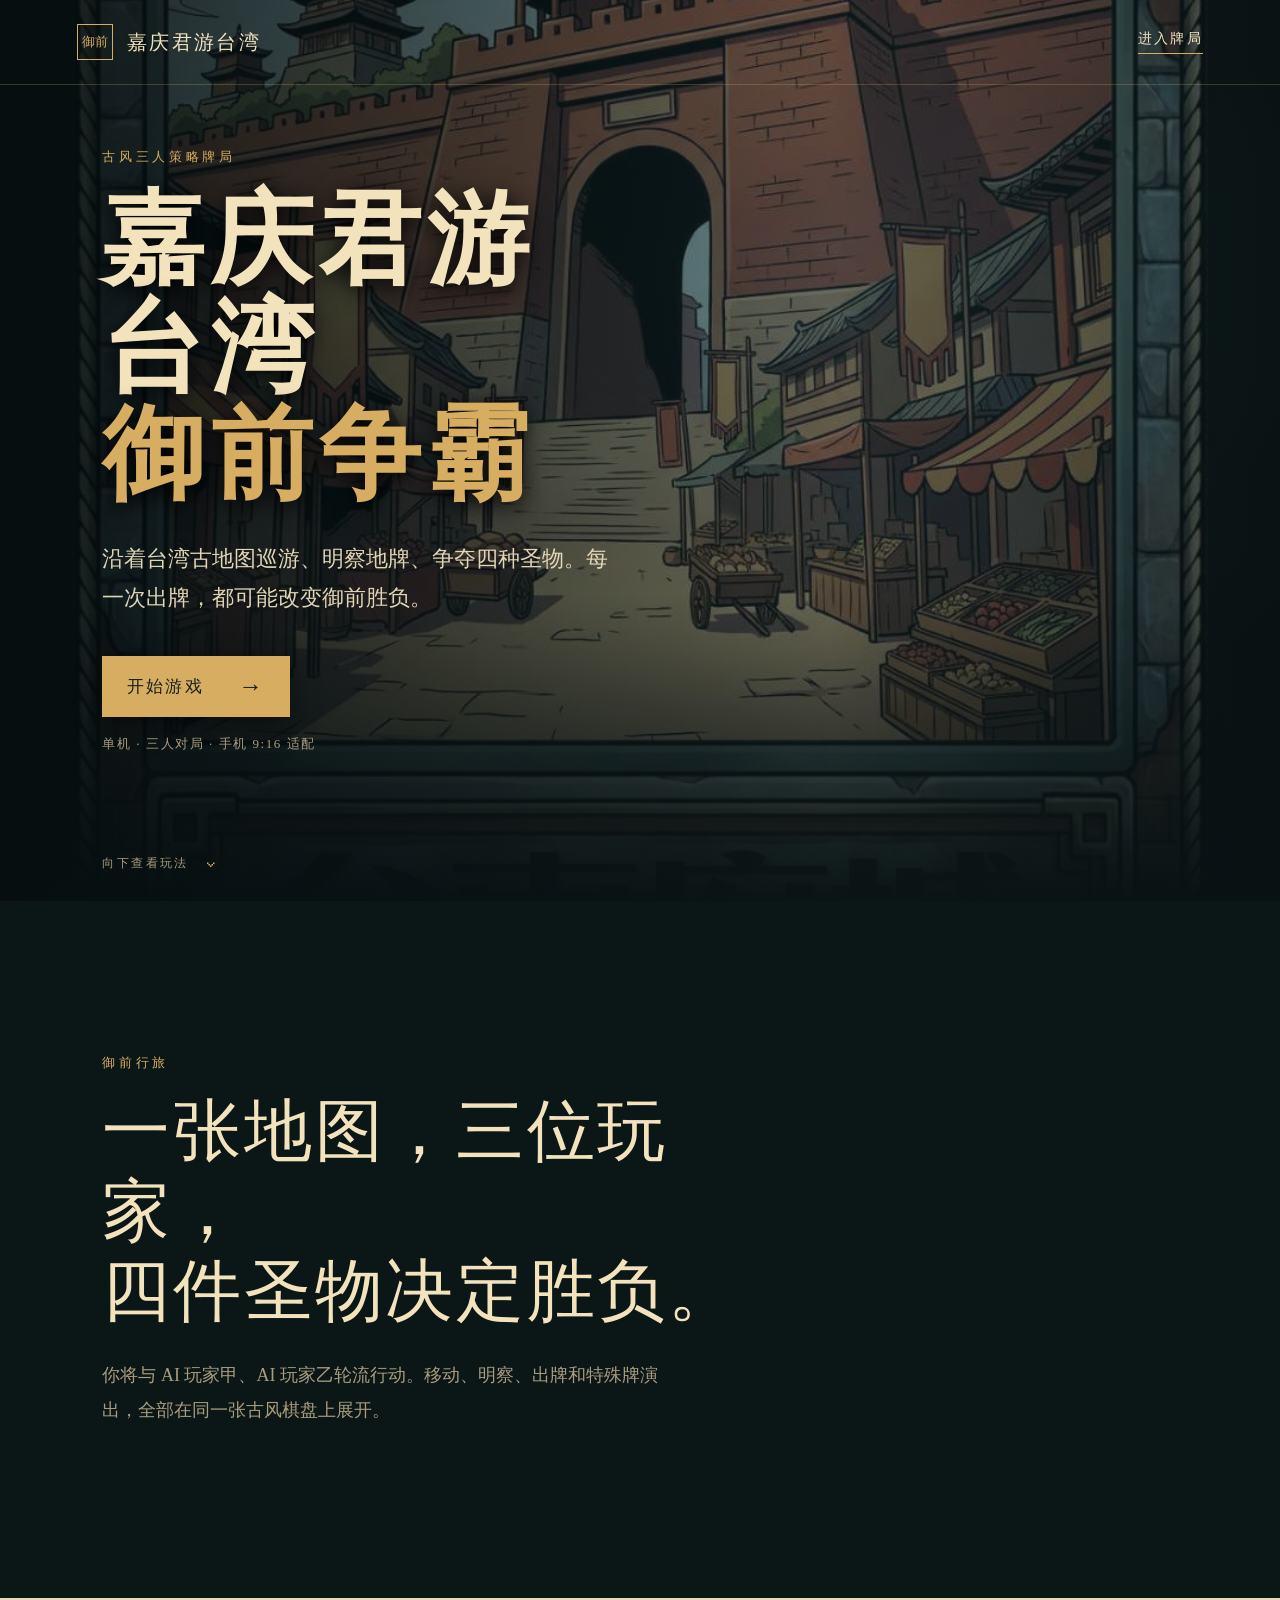
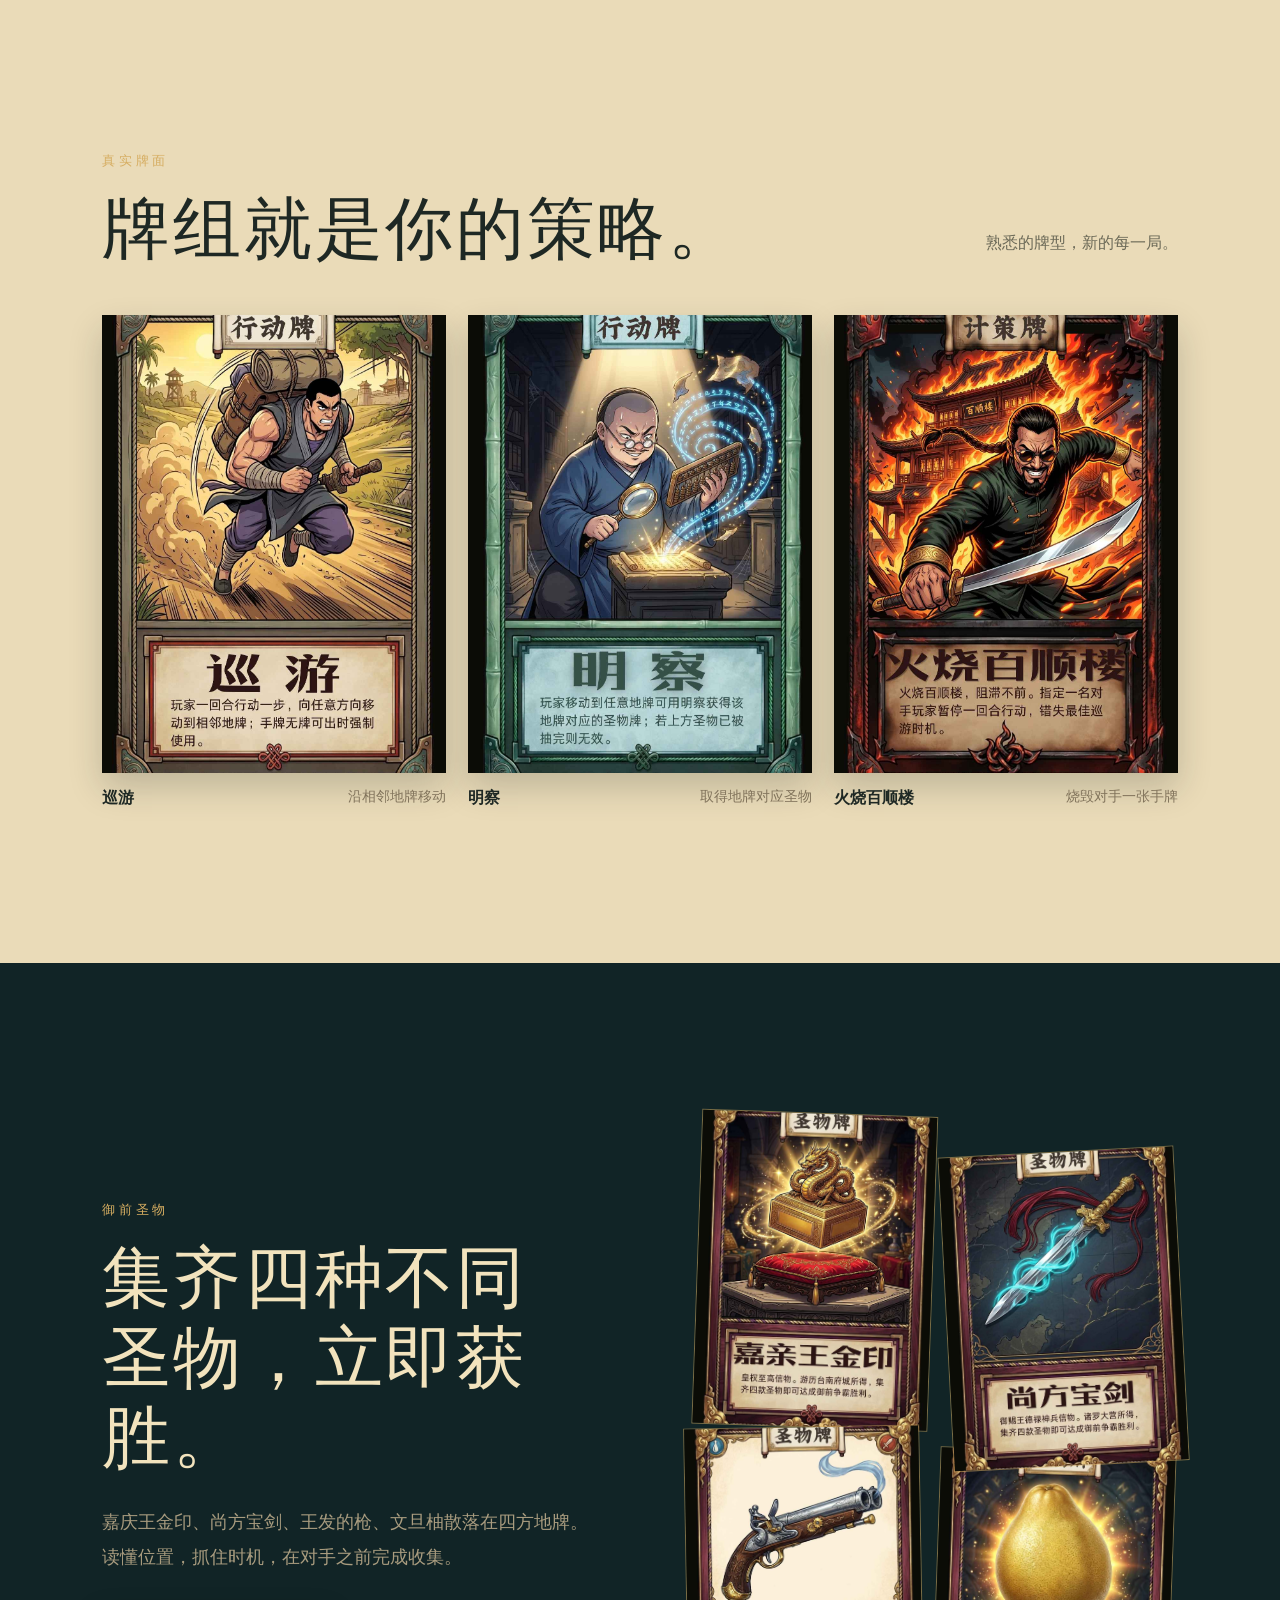
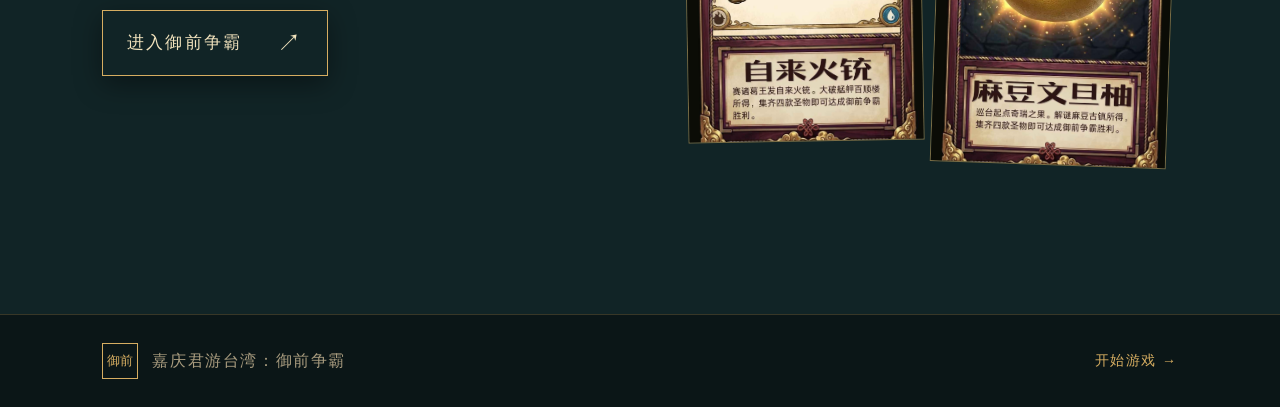
==== 嘉庆君游台湾宣传页/index.html @ 1ceb9d2e "Add Jiaqing game promotional landing page" ====
<!doctype html>
<html lang="zh-CN">
<head>
  <meta charset="utf-8">
  <meta name="viewport" content="width=device-width, initial-scale=1, viewport-fit=cover">
  <meta name="theme-color" content="#0b1617">
  <meta name="description" content="嘉庆君游台湾：御前争霸，古风三人策略牌局。">
  <title>嘉庆君游台湾：御前争霸</title>
  <link rel="stylesheet" href="promo.css?v=1">
</head>
<body>
  <main>
    <section class="hero">
      <div class="hero-art" aria-hidden="true"></div>
      <nav><span class="seal">御前</span><span>嘉庆君游台湾</span><a href="../index.html">进入牌局</a></nav>
      <div class="hero-copy">
        <p class="kicker">古风三人策略牌局</p>
        <h1>嘉庆君游台湾<br><em>御前争霸</em></h1>
        <p class="lead">沿着台湾古地图巡游、明察地牌、争夺四种圣物。每一次出牌，都可能改变御前胜负。</p>
        <a class="primary" href="../index.html">开始游戏 <span>→</span></a>
        <p class="micro">单机 · 三人对局 · 手机 9:16 适配</p>
      </div>
      <div class="scroll">向下查看玩法 <span>⌄</span></div>
    </section>

    <section class="manifesto"><p class="section-kicker">御前行旅</p><h2>一张地图，三位玩家，<br>四件圣物决定胜负。</h2><p>你将与 AI 玩家甲、AI 玩家乙轮流行动。移动、明察、出牌和特殊牌演出，全部在同一张古风棋盘上展开。</p></section>

    <section class="cards-section"><div class="section-head"><div><p class="section-kicker">真实牌面</p><h2>牌组就是你的策略。</h2></div><p>熟悉的牌型，新的每一局。</p></div><div class="card-row"><figure><img src="../assets/cards/02-xunyou.jpg" alt="巡游牌"><figcaption><b>巡游</b><span>沿相邻地牌移动</span></figcaption></figure><figure><img src="../assets/cards/01-mingcha.jpg" alt="明察牌"><figcaption><b>明察</b><span>取得地牌对应圣物</span></figcaption></figure><figure><img src="../assets/cards/14-fire.jpg" alt="火烧百顺楼"><figcaption><b>火烧百顺楼</b><span>烧毁对手一张手牌</span></figcaption></figure></div></section>

    <section class="feature"><div class="feature-copy"><p class="section-kicker">御前圣物</p><h2>集齐四种不同圣物，立即获胜。</h2><p>嘉庆王金印、尚方宝剑、王发的枪、文旦柚散落在四方地牌。读懂位置，抓住时机，在对手之前完成收集。</p><a class="secondary" href="../index.html">进入御前争霸 <span>↗</span></a></div><div class="treasures"><img src="../assets/cards/07-gold-seal.jpg" alt="嘉庆王金印"><img src="../assets/cards/08-sword.jpg" alt="尚方宝剑"><img src="../assets/cards/09-gun.jpg" alt="王发的枪"><img src="../assets/cards/10-pomelo.jpg" alt="文旦柚"></div></section>

    <footer><span class="seal">御前</span><span>嘉庆君游台湾：御前争霸</span><a href="../index.html">开始游戏 →</a></footer>
  </main>
</body>
</html>
---- 嘉庆君游台湾宣传页/promo.css ----
:root{--ink:#0b1617;--deep:#101f20;--gold:#d6ad61;--cream:#f2e3bd;--muted:#a99c7f;--red:#9b3d2f}*{box-sizing:border-box}html{scroll-behavior:smooth}body{margin:0;background:var(--ink);color:var(--cream);font-family:"Songti SC","STSong",serif}a{color:inherit;text-decoration:none}.hero{min-height:100svh;position:relative;display:flex;flex-direction:column;overflow:hidden;background:radial-gradient(circle at 70% 30%,#24464a 0,#10282b 42%,#071315 100%)}.hero:after{content:"";position:absolute;inset:0;background:linear-gradient(90deg,rgba(5,13,15,.85),rgba(5,13,15,.2) 65%,rgba(5,13,15,.48)),linear-gradient(0deg,#0b1617 0,transparent 34%);pointer-events:none}.hero-art{position:absolute;inset:0;background:url('../assets/cards/03-tainan.jpg') 68% center/cover no-repeat;opacity:.55;filter:saturate(.8)}nav,.hero-copy,.scroll{position:relative;z-index:1}nav{display:flex;align-items:center;gap:14px;padding:24px clamp(22px,6vw,84px);font-size:clamp(15px,2vw,20px);letter-spacing:.12em;border-bottom:1px solid rgba(214,173,97,.25)}nav a{margin-left:auto;font-size:14px;border-bottom:1px solid var(--gold);padding-bottom:5px}.seal{display:inline-grid;place-items:center;width:36px;height:36px;border:1px solid var(--gold);color:var(--gold);font-size:13px;letter-spacing:0}.hero-copy{max-width:720px;margin:auto 0;padding:7vh clamp(22px,8vw,120px) 15vh}.kicker,.section-kicker{margin:0 0 20px;color:var(--gold);font-size:13px;letter-spacing:.28em;text-transform:uppercase}.hero h1{font-size:clamp(48px,8vw,104px);line-height:1.05;font-weight:600;letter-spacing:.06em;margin:0 0 30px;text-shadow:0 5px 22px #000}.hero h1 em{color:var(--gold);font-style:normal}.lead{max-width:550px;color:#e2d5b5;font-size:clamp(17px,2.1vw,22px);line-height:1.8;margin:0 0 38px}.primary,.secondary{display:inline-flex;align-items:center;gap:35px;padding:16px 24px;border:1px solid var(--gold);background:var(--gold);color:#18201b;font-family:inherit;font-size:17px;letter-spacing:.12em;box-shadow:0 8px 28px #0006}.primary span,.secondary span{font-size:24px}.micro{color:var(--muted);font-size:13px;letter-spacing:.12em;margin-top:18px}.scroll{position:absolute;bottom:28px;left:clamp(22px,8vw,120px);color:var(--muted);font-size:12px;letter-spacing:.2em}.scroll span{color:var(--gold);font-size:24px;margin-left:10px}.manifesto,.cards-section,.feature{padding:clamp(80px,12vw,170px) clamp(22px,8vw,120px)}.manifesto{max-width:900px}.manifesto h2,.cards-section h2,.feature h2{font-size:clamp(34px,5.3vw,68px);line-height:1.18;font-weight:500;letter-spacing:.04em;margin:0 0 26px}.manifesto>p:last-child,.feature-copy>p:not(.section-kicker){max-width:560px;color:var(--muted);font-size:18px;line-height:1.9}.cards-section{background:#eadbb8;color:#1e2824}.section-head{display:flex;align-items:end;justify-content:space-between;gap:25px;margin-bottom:45px}.section-head h2{margin:0}.section-head>p{color:#6c6a58}.card-row{display:grid;grid-template-columns:repeat(3,1fr);gap:22px}.card-row figure{margin:0}.card-row img{width:100%;display:block;aspect-ratio:3/4;object-fit:cover;box-shadow:0 15px 32px #17252233}.card-row figcaption{display:flex;justify-content:space-between;gap:12px;padding-top:15px;font-size:16px}.card-row figcaption span{color:#81735b;font-size:14px}.feature{display:grid;grid-template-columns:1fr 1fr;gap:clamp(40px,8vw,120px);align-items:center;background:#112426}.secondary{background:transparent;color:var(--cream);margin-top:18px}.treasures{display:grid;grid-template-columns:repeat(2,1fr);gap:14px;transform:rotate(2deg)}.treasures img{width:100%;display:block;aspect-ratio:3/4;object-fit:cover;border:1px solid #d6ad6188}.treasures img:nth-child(2){transform:translateY(30px) rotate(-5deg)}.treasures img:nth-child(3){transform:translateY(-15px) rotate(-3deg)}footer{display:flex;align-items:center;gap:14px;padding:28px clamp(22px,8vw,120px);border-top:1px solid #d6ad6138;color:var(--muted);letter-spacing:.1em}footer a{margin-left:auto;color:var(--gold);font-size:14px}@media(max-width:700px){nav{padding:18px 20px;font-size:14px}nav a{font-size:12px}.hero-art{background-position:62% center;opacity:.4}.hero-copy{padding:8vh 22px 16vh}.hero h1{font-size:52px}.lead{font-size:16px}.manifesto,.cards-section,.feature{padding:78px 22px}.section-head{display:block}.section-head>p{margin-top:18px}.card-row{grid-template-columns:1fr 1fr;gap:18px}.card-row figure:last-child{grid-column:1/-1;max-width:52%}.card-row figcaption{display:block;font-size:14px}.card-row figcaption span{display:block;margin-top:5px;font-size:12px}.feature{grid-template-columns:1fr}.treasures{max-width:390px;margin:auto}footer{font-size:13px}footer a{font-size:12px}}
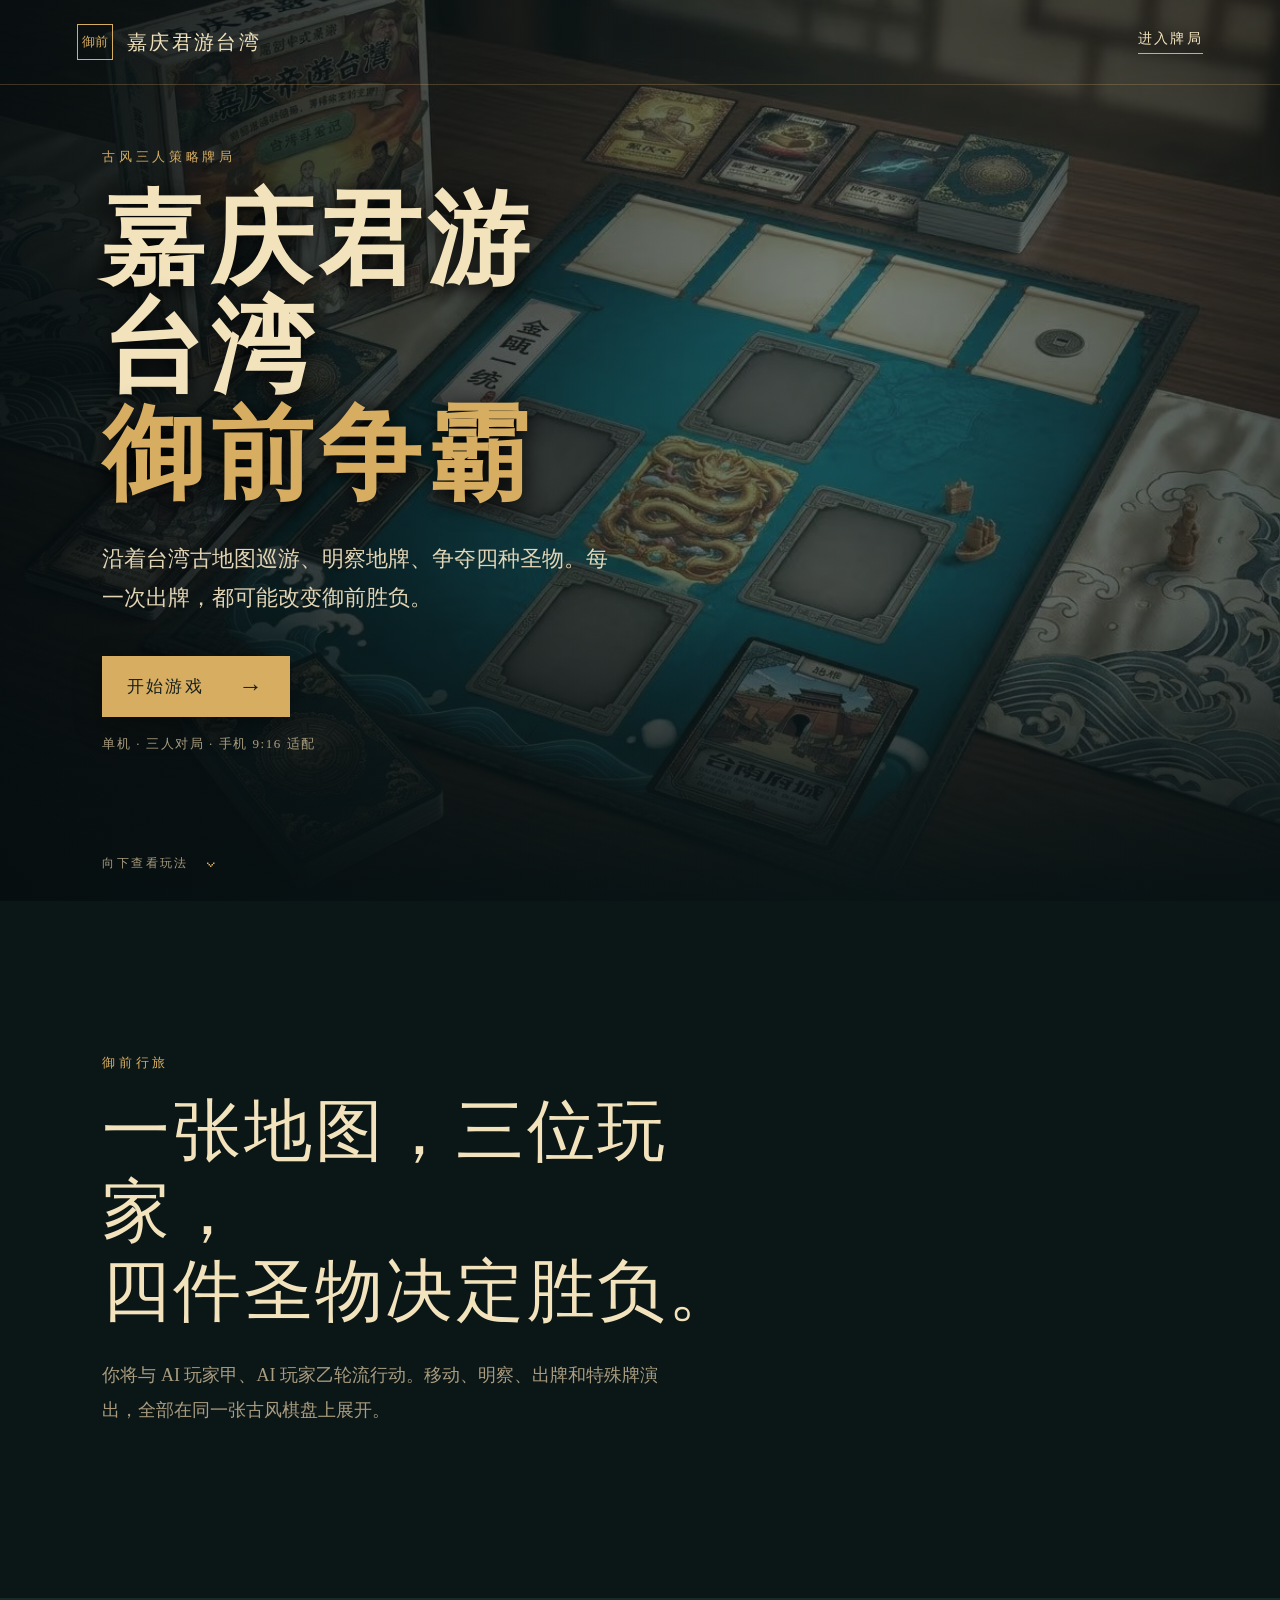
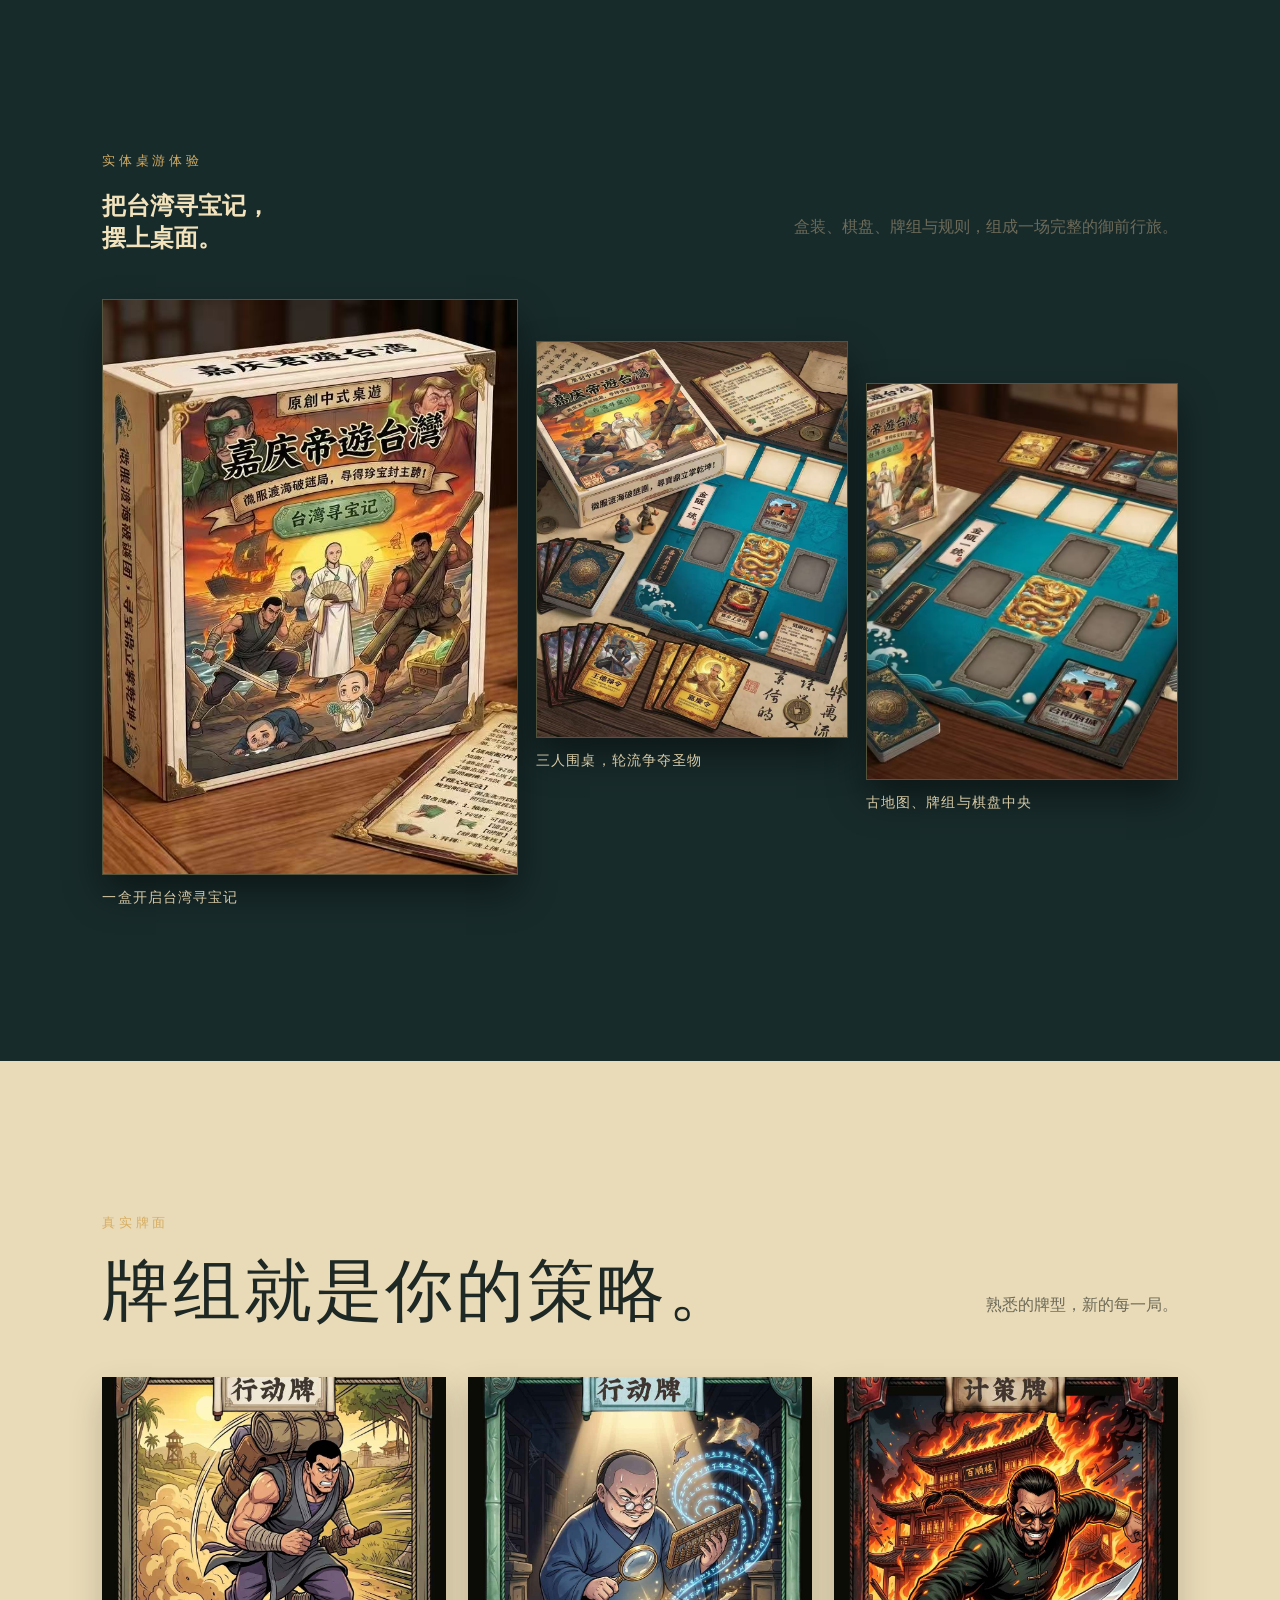
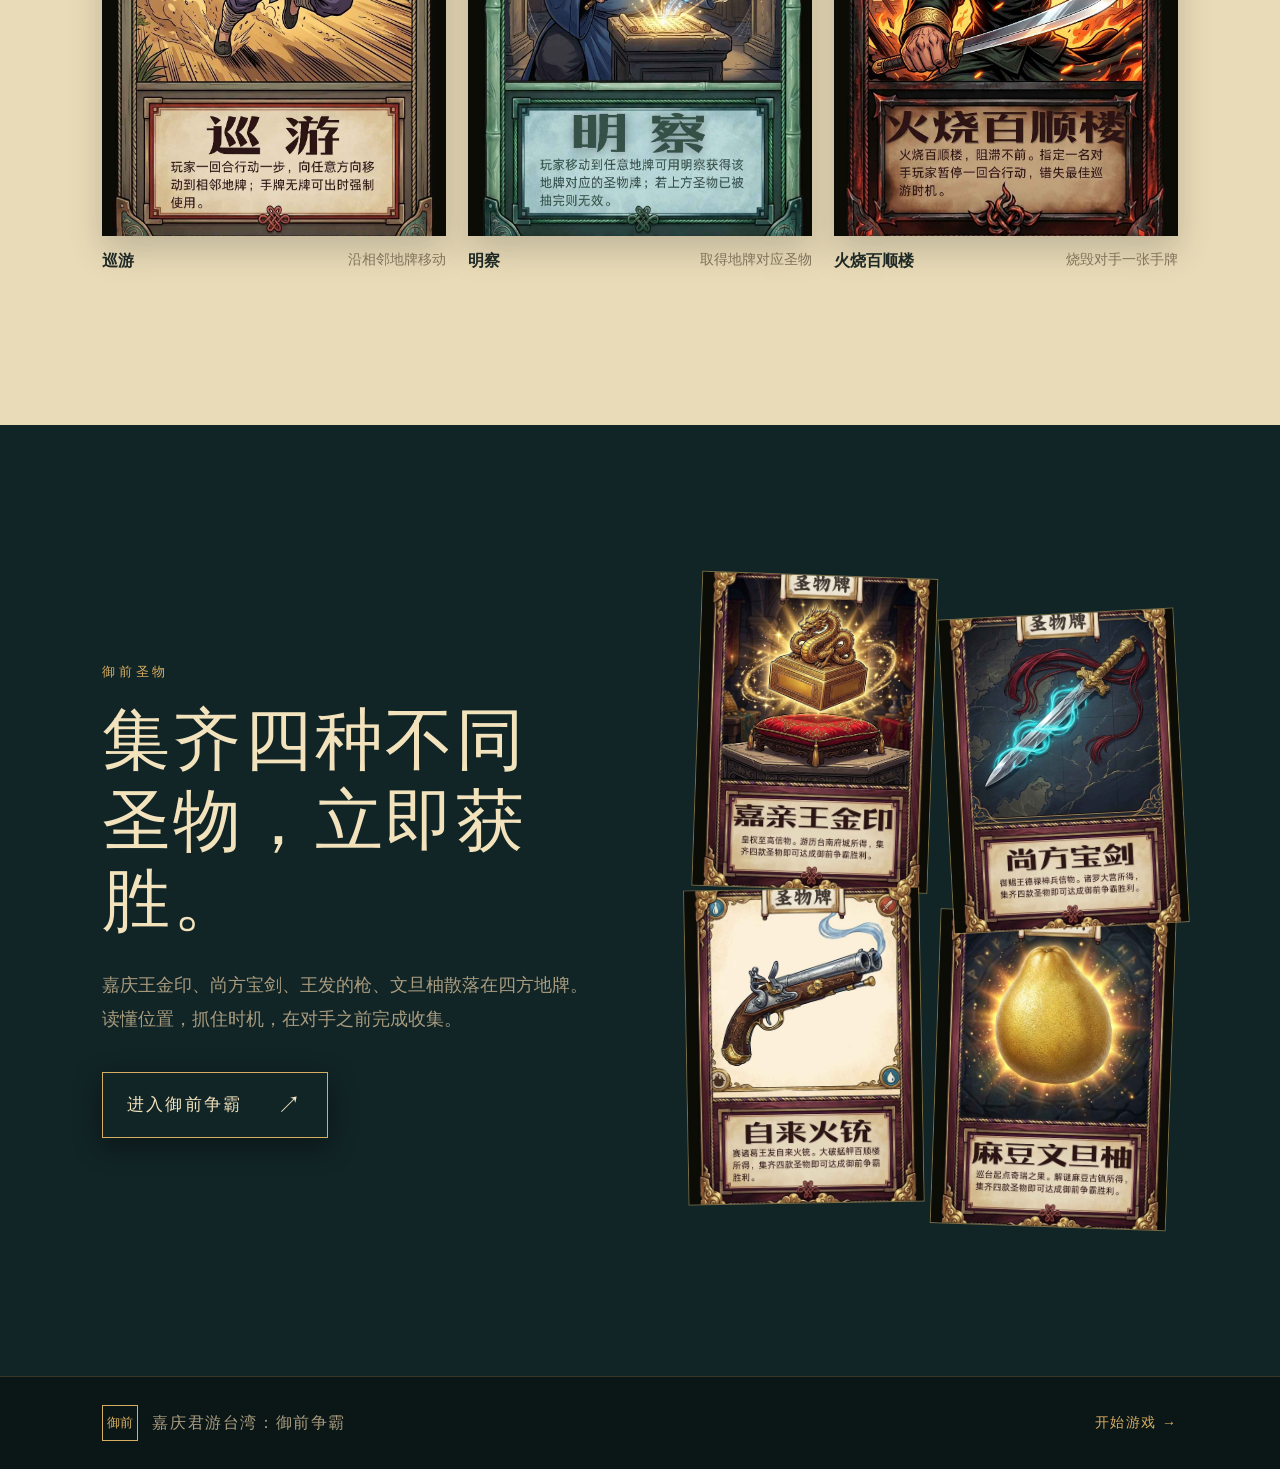
==== commit c49cf8f2: "Enhance Jiaqing promo with physical game photography" ====
--- a/嘉庆君游台湾宣传页/index.html
+++ b/嘉庆君游台湾宣传页/index.html
@@ -25,6 +25,8 @@
 
     <section class="manifesto"><p class="section-kicker">御前行旅</p><h2>一张地图，三位玩家，<br>四件圣物决定胜负。</h2><p>你将与 AI 玩家甲、AI 玩家乙轮流行动。移动、明察、出牌和特殊牌演出，全部在同一张古风棋盘上展开。</p></section>
 
+    <section class="physical"><div class="section-head"><div><p class="section-kicker">实体桌游体验</p><h2>把台湾寻宝记，<br>摆上桌面。</h2></div><p>盒装、棋盘、牌组与规则，组成一场完整的御前行旅。</p></div><div class="physical-gallery"><figure class="physical-main"><img src="assets/physical-box.jpg" alt="嘉庆君游台湾实体游戏盒"><figcaption>一盒开启台湾寻宝记</figcaption></figure><figure><img src="assets/physical-play.jpg" alt="嘉庆君游台湾实体桌游展开"><figcaption>三人围桌，轮流争夺圣物</figcaption></figure><figure><img src="assets/physical-board.jpg" alt="嘉庆君游台湾实体棋盘与牌组"><figcaption>古地图、牌组与棋盘中央</figcaption></figure></div></section>
+
     <section class="cards-section"><div class="section-head"><div><p class="section-kicker">真实牌面</p><h2>牌组就是你的策略。</h2></div><p>熟悉的牌型，新的每一局。</p></div><div class="card-row"><figure><img src="../assets/cards/02-xunyou.jpg" alt="巡游牌"><figcaption><b>巡游</b><span>沿相邻地牌移动</span></figcaption></figure><figure><img src="../assets/cards/01-mingcha.jpg" alt="明察牌"><figcaption><b>明察</b><span>取得地牌对应圣物</span></figcaption></figure><figure><img src="../assets/cards/14-fire.jpg" alt="火烧百顺楼"><figcaption><b>火烧百顺楼</b><span>烧毁对手一张手牌</span></figcaption></figure></div></section>
 
     <section class="feature"><div class="feature-copy"><p class="section-kicker">御前圣物</p><h2>集齐四种不同圣物，立即获胜。</h2><p>嘉庆王金印、尚方宝剑、王发的枪、文旦柚散落在四方地牌。读懂位置，抓住时机，在对手之前完成收集。</p><a class="secondary" href="../index.html">进入御前争霸 <span>↗</span></a></div><div class="treasures"><img src="../assets/cards/07-gold-seal.jpg" alt="嘉庆王金印"><img src="../assets/cards/08-sword.jpg" alt="尚方宝剑"><img src="../assets/cards/09-gun.jpg" alt="王发的枪"><img src="../assets/cards/10-pomelo.jpg" alt="文旦柚"></div></section>
--- a/嘉庆君游台湾宣传页/promo.css
+++ b/嘉庆君游台湾宣传页/promo.css
@@ -1 +1,3 @@
 :root{--ink:#0b1617;--deep:#101f20;--gold:#d6ad61;--cream:#f2e3bd;--muted:#a99c7f;--red:#9b3d2f}*{box-sizing:border-box}html{scroll-behavior:smooth}body{margin:0;background:var(--ink);color:var(--cream);font-family:"Songti SC","STSong",serif}a{color:inherit;text-decoration:none}.hero{min-height:100svh;position:relative;display:flex;flex-direction:column;overflow:hidden;background:radial-gradient(circle at 70% 30%,#24464a 0,#10282b 42%,#071315 100%)}.hero:after{content:"";position:absolute;inset:0;background:linear-gradient(90deg,rgba(5,13,15,.85),rgba(5,13,15,.2) 65%,rgba(5,13,15,.48)),linear-gradient(0deg,#0b1617 0,transparent 34%);pointer-events:none}.hero-art{position:absolute;inset:0;background:url('../assets/cards/03-tainan.jpg') 68% center/cover no-repeat;opacity:.55;filter:saturate(.8)}nav,.hero-copy,.scroll{position:relative;z-index:1}nav{display:flex;align-items:center;gap:14px;padding:24px clamp(22px,6vw,84px);font-size:clamp(15px,2vw,20px);letter-spacing:.12em;border-bottom:1px solid rgba(214,173,97,.25)}nav a{margin-left:auto;font-size:14px;border-bottom:1px solid var(--gold);padding-bottom:5px}.seal{display:inline-grid;place-items:center;width:36px;height:36px;border:1px solid var(--gold);color:var(--gold);font-size:13px;letter-spacing:0}.hero-copy{max-width:720px;margin:auto 0;padding:7vh clamp(22px,8vw,120px) 15vh}.kicker,.section-kicker{margin:0 0 20px;color:var(--gold);font-size:13px;letter-spacing:.28em;text-transform:uppercase}.hero h1{font-size:clamp(48px,8vw,104px);line-height:1.05;font-weight:600;letter-spacing:.06em;margin:0 0 30px;text-shadow:0 5px 22px #000}.hero h1 em{color:var(--gold);font-style:normal}.lead{max-width:550px;color:#e2d5b5;font-size:clamp(17px,2.1vw,22px);line-height:1.8;margin:0 0 38px}.primary,.secondary{display:inline-flex;align-items:center;gap:35px;padding:16px 24px;border:1px solid var(--gold);background:var(--gold);color:#18201b;font-family:inherit;font-size:17px;letter-spacing:.12em;box-shadow:0 8px 28px #0006}.primary span,.secondary span{font-size:24px}.micro{color:var(--muted);font-size:13px;letter-spacing:.12em;margin-top:18px}.scroll{position:absolute;bottom:28px;left:clamp(22px,8vw,120px);color:var(--muted);font-size:12px;letter-spacing:.2em}.scroll span{color:var(--gold);font-size:24px;margin-left:10px}.manifesto,.cards-section,.feature{padding:clamp(80px,12vw,170px) clamp(22px,8vw,120px)}.manifesto{max-width:900px}.manifesto h2,.cards-section h2,.feature h2{font-size:clamp(34px,5.3vw,68px);line-height:1.18;font-weight:500;letter-spacing:.04em;margin:0 0 26px}.manifesto>p:last-child,.feature-copy>p:not(.section-kicker){max-width:560px;color:var(--muted);font-size:18px;line-height:1.9}.cards-section{background:#eadbb8;color:#1e2824}.section-head{display:flex;align-items:end;justify-content:space-between;gap:25px;margin-bottom:45px}.section-head h2{margin:0}.section-head>p{color:#6c6a58}.card-row{display:grid;grid-template-columns:repeat(3,1fr);gap:22px}.card-row figure{margin:0}.card-row img{width:100%;display:block;aspect-ratio:3/4;object-fit:cover;box-shadow:0 15px 32px #17252233}.card-row figcaption{display:flex;justify-content:space-between;gap:12px;padding-top:15px;font-size:16px}.card-row figcaption span{color:#81735b;font-size:14px}.feature{display:grid;grid-template-columns:1fr 1fr;gap:clamp(40px,8vw,120px);align-items:center;background:#112426}.secondary{background:transparent;color:var(--cream);margin-top:18px}.treasures{display:grid;grid-template-columns:repeat(2,1fr);gap:14px;transform:rotate(2deg)}.treasures img{width:100%;display:block;aspect-ratio:3/4;object-fit:cover;border:1px solid #d6ad6188}.treasures img:nth-child(2){transform:translateY(30px) rotate(-5deg)}.treasures img:nth-child(3){transform:translateY(-15px) rotate(-3deg)}footer{display:flex;align-items:center;gap:14px;padding:28px clamp(22px,8vw,120px);border-top:1px solid #d6ad6138;color:var(--muted);letter-spacing:.1em}footer a{margin-left:auto;color:var(--gold);font-size:14px}@media(max-width:700px){nav{padding:18px 20px;font-size:14px}nav a{font-size:12px}.hero-art{background-position:62% center;opacity:.4}.hero-copy{padding:8vh 22px 16vh}.hero h1{font-size:52px}.lead{font-size:16px}.manifesto,.cards-section,.feature{padding:78px 22px}.section-head{display:block}.section-head>p{margin-top:18px}.card-row{grid-template-columns:1fr 1fr;gap:18px}.card-row figure:last-child{grid-column:1/-1;max-width:52%}.card-row figcaption{display:block;font-size:14px}.card-row figcaption span{display:block;margin-top:5px;font-size:12px}.feature{grid-template-columns:1fr}.treasures{max-width:390px;margin:auto}footer{font-size:13px}footer a{font-size:12px}}
+:root{--ink:#0b1617;--deep:#101f20;--gold:#d6ad61;--cream:#f2e3bd;--muted:#a99c7f;--red:#9b3d2f}*{box-sizing:border-box}html{scroll-behavior:smooth}body{margin:0;background:var(--ink);color:var(--cream);font-family:"Songti SC","STSong",serif}a{color:inherit;text-decoration:none}.hero{min-height:100svh;position:relative;display:flex;flex-direction:column;overflow:hidden;background:radial-gradient(circle at 70% 30%,#24464a 0,#10282b 42%,#071315 100%)}.hero:after{content:"";position:absolute;inset:0;background:linear-gradient(90deg,rgba(5,13,15,.85),rgba(5,13,15,.2) 65%,rgba(5,13,15,.48)),linear-gradient(0deg,#0b1617 0,transparent 34%);pointer-events:none}.hero-art{position:absolute;inset:0;background:url('../assets/cards/03-tainan.jpg') 68% center/cover no-repeat;opacity:.55;filter:saturate(.8)}nav,.hero-copy,.scroll{position:relative;z-index:1}nav{display:flex;align-items:center;gap:14px;padding:24px clamp(22px,6vw,84px);font-size:clamp(15px,2vw,20px);letter-spacing:.12em;border-bottom:1px solid rgba(214,173,97,.25)}nav a{margin-left:auto;font-size:14px;border-bottom:1px solid var(--gold);padding-bottom:5px}.seal{display:inline-grid;place-items:center;width:36px;height:36px;border:1px solid var(--gold);color:var(--gold);font-size:13px;letter-spacing:0}.hero-copy{max-width:720px;margin:auto 0;padding:7vh clamp(22px,8vw,120px) 15vh}.kicker,.section-kicker{margin:0 0 20px;color:var(--gold);font-size:13px;letter-spacing:.28em;text-transform:uppercase}.hero h1{font-size:clamp(48px,8vw,104px);line-height:1.05;font-weight:600;letter-spacing:.06em;margin:0 0 30px;text-shadow:0 5px 22px #000}.hero h1 em{color:var(--gold);font-style:normal}.lead{max-width:550px;color:#e2d5b5;font-size:clamp(17px,2.1vw,22px);line-height:1.8;margin:0 0 38px}.primary,.secondary{display:inline-flex;align-items:center;gap:35px;padding:16px 24px;border:1px solid var(--gold);background:var(--gold);color:#18201b;font-family:inherit;font-size:17px;letter-spacing:.12em;box-shadow:0 8px 28px #0006}.primary span,.secondary span{font-size:24px}.micro{color:var(--muted);font-size:13px;letter-spacing:.12em;margin-top:18px}.scroll{position:absolute;bottom:28px;left:clamp(22px,8vw,120px);color:var(--muted);font-size:12px;letter-spacing:.2em}.scroll span{color:var(--gold);font-size:24px;margin-left:10px}.manifesto,.cards-section,.feature{padding:clamp(80px,12vw,170px) clamp(22px,8vw,120px)}.manifesto{max-width:900px}.manifesto h2,.cards-section h2,.feature h2{font-size:clamp(34px,5.3vw,68px);line-height:1.18;font-weight:500;letter-spacing:.04em;margin:0 0 26px}.manifesto>p:last-child,.feature-copy>p:not(.section-kicker){max-width:560px;color:var(--muted);font-size:18px;line-height:1.9}.cards-section{background:#eadbb8;color:#1e2824}.section-head{display:flex;align-items:end;justify-content:space-between;gap:25px;margin-bottom:45px}.section-head h2{margin:0}.section-head>p{color:#6c6a58}.card-row{display:grid;grid-template-columns:repeat(3,1fr);gap:22px}.card-row figure{margin:0}.card-row img{width:100%;display:block;aspect-ratio:3/4;object-fit:cover;box-shadow:0 15px 32px #17252233}.card-row figcaption{display:flex;justify-content:space-between;gap:12px;padding-top:15px;font-size:16px}.card-row figcaption span{color:#81735b;font-size:14px}.feature{display:grid;grid-template-columns:1fr 1fr;gap:clamp(40px,8vw,120px);align-items:center;background:#112426}.secondary{background:transparent;color:var(--cream);margin-top:18px}.treasures{display:grid;grid-template-columns:repeat(2,1fr);gap:14px;transform:rotate(2deg)}.treasures img{width:100%;display:block;aspect-ratio:3/4;object-fit:cover;border:1px solid #d6ad6188}.treasures img:nth-child(2){transform:translateY(30px) rotate(-5deg)}.treasures img:nth-child(3){transform:translateY(-15px) rotate(-3deg)}footer{display:flex;align-items:center;gap:14px;padding:28px clamp(22px,8vw,120px);border-top:1px solid #d6ad6138;color:var(--muted);letter-spacing:.1em}footer a{margin-left:auto;color:var(--gold);font-size:14px}@media(max-width:700px){nav{padding:18px 20px;font-size:14px}nav a{font-size:12px}.hero-art{background-position:62% center;opacity:.4}.hero-copy{padding:8vh 22px 16vh}.hero h1{font-size:52px}.lead{font-size:16px}.manifesto,.cards-section,.feature{padding:78px 22px}.section-head{display:block}.section-head>p{margin-top:18px}.card-row{grid-template-columns:1fr 1fr;gap:18px}.card-row figure:last-child{grid-column:1/-1;max-width:52%}.card-row figcaption{display:block;font-size:14px}.card-row figcaption span{display:block;margin-top:5px;font-size:12px}.feature{grid-template-columns:1fr}.treasures{max-width:390px;margin:auto}footer{font-size:13px}footer a{font-size:12px}}
+.hero-art{background-image:url('assets/physical-board.jpg')}.physical{padding:clamp(80px,12vw,170px) clamp(22px,8vw,120px);background:#182b2b;color:var(--cream)}.physical-gallery{display:grid;grid-template-columns:1.2fr .9fr .9fr;gap:18px;align-items:start}.physical-gallery figure{margin:0}.physical-gallery img{display:block;width:100%;height:clamp(260px,31vw,520px);object-fit:cover;box-shadow:0 18px 35px #0007;border:1px solid #d6ad6150}.physical-gallery .physical-main img{height:clamp(340px,45vw,650px)}.physical-gallery figure:nth-child(2){margin-top:42px}.physical-gallery figure:nth-child(3){margin-top:84px}.physical-gallery figcaption{padding-top:14px;color:#d8cba7;font-size:14px;letter-spacing:.08em}@media(max-width:700px){.physical{padding:78px 22px}.physical-gallery{grid-template-columns:1fr 1fr;gap:12px}.physical-gallery .physical-main{grid-column:1/-1}.physical-gallery img,.physical-gallery .physical-main img{height:270px}.physical-gallery figure:nth-child(2),.physical-gallery figure:nth-child(3){margin-top:0}.physical-gallery figcaption{font-size:12px;line-height:1.5}}
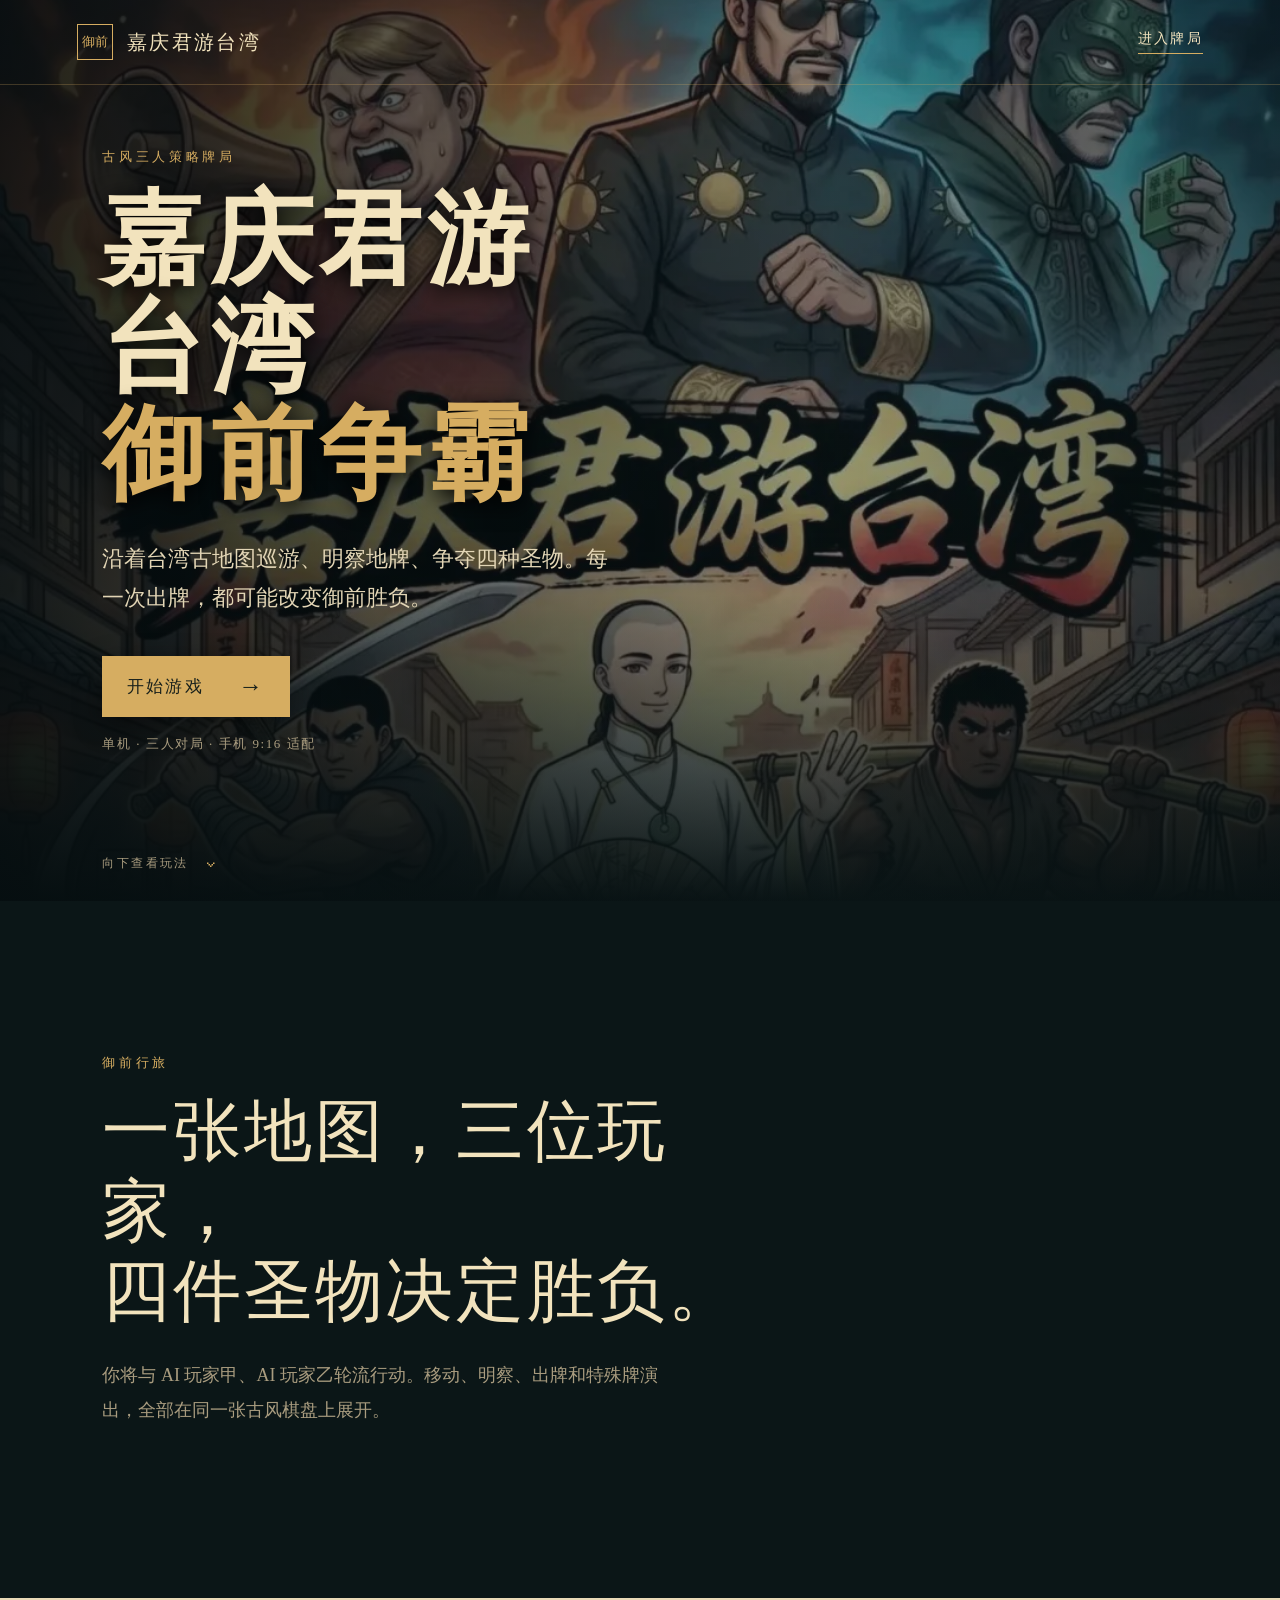
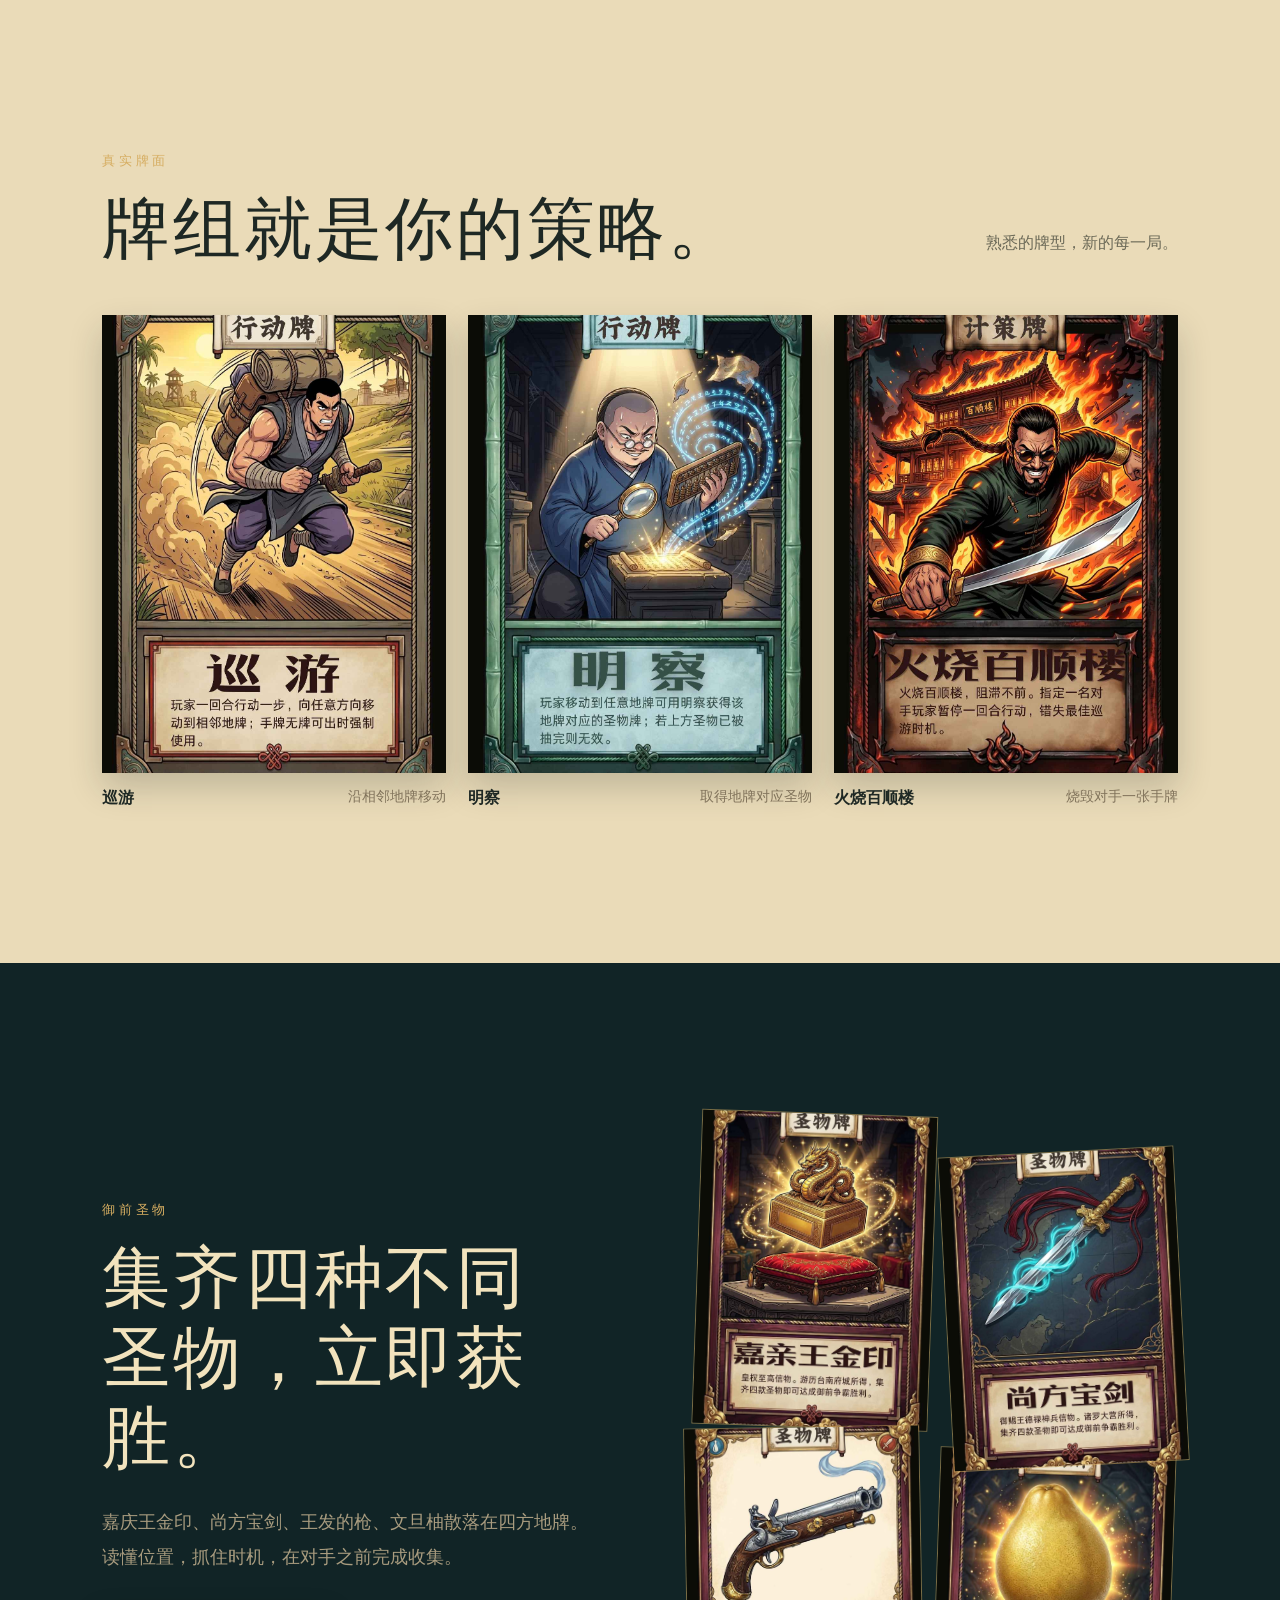
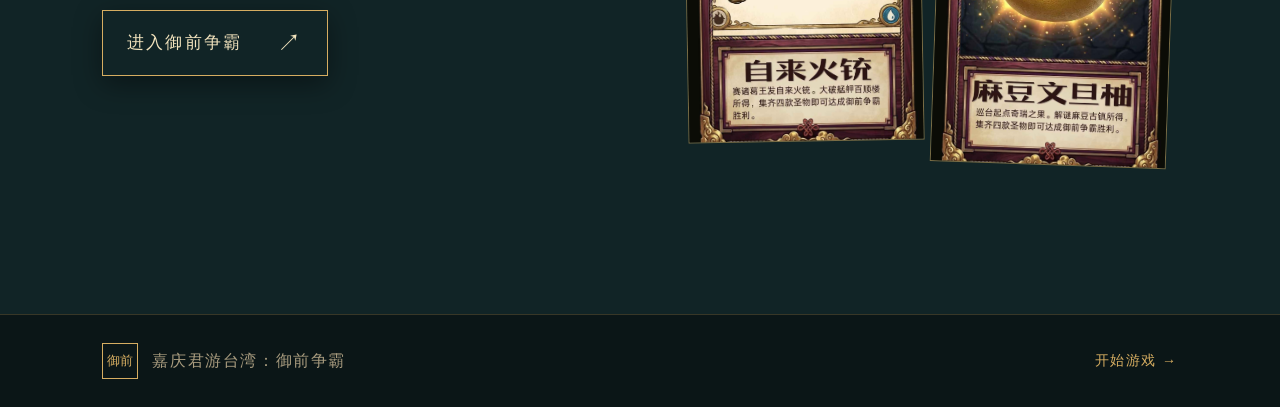
==== commit 18f945ba: "Use main poster artwork for Jiaqing promo hero" ====
--- a/嘉庆君游台湾宣传页/index.html
+++ b/嘉庆君游台湾宣传页/index.html
@@ -25,8 +25,6 @@
 
     <section class="manifesto"><p class="section-kicker">御前行旅</p><h2>一张地图，三位玩家，<br>四件圣物决定胜负。</h2><p>你将与 AI 玩家甲、AI 玩家乙轮流行动。移动、明察、出牌和特殊牌演出，全部在同一张古风棋盘上展开。</p></section>
 
-    <section class="physical"><div class="section-head"><div><p class="section-kicker">实体桌游体验</p><h2>把台湾寻宝记，<br>摆上桌面。</h2></div><p>盒装、棋盘、牌组与规则，组成一场完整的御前行旅。</p></div><div class="physical-gallery"><figure class="physical-main"><img src="assets/physical-box.jpg" alt="嘉庆君游台湾实体游戏盒"><figcaption>一盒开启台湾寻宝记</figcaption></figure><figure><img src="assets/physical-play.jpg" alt="嘉庆君游台湾实体桌游展开"><figcaption>三人围桌，轮流争夺圣物</figcaption></figure><figure><img src="assets/physical-board.jpg" alt="嘉庆君游台湾实体棋盘与牌组"><figcaption>古地图、牌组与棋盘中央</figcaption></figure></div></section>
-
     <section class="cards-section"><div class="section-head"><div><p class="section-kicker">真实牌面</p><h2>牌组就是你的策略。</h2></div><p>熟悉的牌型，新的每一局。</p></div><div class="card-row"><figure><img src="../assets/cards/02-xunyou.jpg" alt="巡游牌"><figcaption><b>巡游</b><span>沿相邻地牌移动</span></figcaption></figure><figure><img src="../assets/cards/01-mingcha.jpg" alt="明察牌"><figcaption><b>明察</b><span>取得地牌对应圣物</span></figcaption></figure><figure><img src="../assets/cards/14-fire.jpg" alt="火烧百顺楼"><figcaption><b>火烧百顺楼</b><span>烧毁对手一张手牌</span></figcaption></figure></div></section>
 
     <section class="feature"><div class="feature-copy"><p class="section-kicker">御前圣物</p><h2>集齐四种不同圣物，立即获胜。</h2><p>嘉庆王金印、尚方宝剑、王发的枪、文旦柚散落在四方地牌。读懂位置，抓住时机，在对手之前完成收集。</p><a class="secondary" href="../index.html">进入御前争霸 <span>↗</span></a></div><div class="treasures"><img src="../assets/cards/07-gold-seal.jpg" alt="嘉庆王金印"><img src="../assets/cards/08-sword.jpg" alt="尚方宝剑"><img src="../assets/cards/09-gun.jpg" alt="王发的枪"><img src="../assets/cards/10-pomelo.jpg" alt="文旦柚"></div></section>
--- a/嘉庆君游台湾宣传页/promo.css
+++ b/嘉庆君游台湾宣传页/promo.css
@@ -1,3 +1,4 @@
 :root{--ink:#0b1617;--deep:#101f20;--gold:#d6ad61;--cream:#f2e3bd;--muted:#a99c7f;--red:#9b3d2f}*{box-sizing:border-box}html{scroll-behavior:smooth}body{margin:0;background:var(--ink);color:var(--cream);font-family:"Songti SC","STSong",serif}a{color:inherit;text-decoration:none}.hero{min-height:100svh;position:relative;display:flex;flex-direction:column;overflow:hidden;background:radial-gradient(circle at 70% 30%,#24464a 0,#10282b 42%,#071315 100%)}.hero:after{content:"";position:absolute;inset:0;background:linear-gradient(90deg,rgba(5,13,15,.85),rgba(5,13,15,.2) 65%,rgba(5,13,15,.48)),linear-gradient(0deg,#0b1617 0,transparent 34%);pointer-events:none}.hero-art{position:absolute;inset:0;background:url('../assets/cards/03-tainan.jpg') 68% center/cover no-repeat;opacity:.55;filter:saturate(.8)}nav,.hero-copy,.scroll{position:relative;z-index:1}nav{display:flex;align-items:center;gap:14px;padding:24px clamp(22px,6vw,84px);font-size:clamp(15px,2vw,20px);letter-spacing:.12em;border-bottom:1px solid rgba(214,173,97,.25)}nav a{margin-left:auto;font-size:14px;border-bottom:1px solid var(--gold);padding-bottom:5px}.seal{display:inline-grid;place-items:center;width:36px;height:36px;border:1px solid var(--gold);color:var(--gold);font-size:13px;letter-spacing:0}.hero-copy{max-width:720px;margin:auto 0;padding:7vh clamp(22px,8vw,120px) 15vh}.kicker,.section-kicker{margin:0 0 20px;color:var(--gold);font-size:13px;letter-spacing:.28em;text-transform:uppercase}.hero h1{font-size:clamp(48px,8vw,104px);line-height:1.05;font-weight:600;letter-spacing:.06em;margin:0 0 30px;text-shadow:0 5px 22px #000}.hero h1 em{color:var(--gold);font-style:normal}.lead{max-width:550px;color:#e2d5b5;font-size:clamp(17px,2.1vw,22px);line-height:1.8;margin:0 0 38px}.primary,.secondary{display:inline-flex;align-items:center;gap:35px;padding:16px 24px;border:1px solid var(--gold);background:var(--gold);color:#18201b;font-family:inherit;font-size:17px;letter-spacing:.12em;box-shadow:0 8px 28px #0006}.primary span,.secondary span{font-size:24px}.micro{color:var(--muted);font-size:13px;letter-spacing:.12em;margin-top:18px}.scroll{position:absolute;bottom:28px;left:clamp(22px,8vw,120px);color:var(--muted);font-size:12px;letter-spacing:.2em}.scroll span{color:var(--gold);font-size:24px;margin-left:10px}.manifesto,.cards-section,.feature{padding:clamp(80px,12vw,170px) clamp(22px,8vw,120px)}.manifesto{max-width:900px}.manifesto h2,.cards-section h2,.feature h2{font-size:clamp(34px,5.3vw,68px);line-height:1.18;font-weight:500;letter-spacing:.04em;margin:0 0 26px}.manifesto>p:last-child,.feature-copy>p:not(.section-kicker){max-width:560px;color:var(--muted);font-size:18px;line-height:1.9}.cards-section{background:#eadbb8;color:#1e2824}.section-head{display:flex;align-items:end;justify-content:space-between;gap:25px;margin-bottom:45px}.section-head h2{margin:0}.section-head>p{color:#6c6a58}.card-row{display:grid;grid-template-columns:repeat(3,1fr);gap:22px}.card-row figure{margin:0}.card-row img{width:100%;display:block;aspect-ratio:3/4;object-fit:cover;box-shadow:0 15px 32px #17252233}.card-row figcaption{display:flex;justify-content:space-between;gap:12px;padding-top:15px;font-size:16px}.card-row figcaption span{color:#81735b;font-size:14px}.feature{display:grid;grid-template-columns:1fr 1fr;gap:clamp(40px,8vw,120px);align-items:center;background:#112426}.secondary{background:transparent;color:var(--cream);margin-top:18px}.treasures{display:grid;grid-template-columns:repeat(2,1fr);gap:14px;transform:rotate(2deg)}.treasures img{width:100%;display:block;aspect-ratio:3/4;object-fit:cover;border:1px solid #d6ad6188}.treasures img:nth-child(2){transform:translateY(30px) rotate(-5deg)}.treasures img:nth-child(3){transform:translateY(-15px) rotate(-3deg)}footer{display:flex;align-items:center;gap:14px;padding:28px clamp(22px,8vw,120px);border-top:1px solid #d6ad6138;color:var(--muted);letter-spacing:.1em}footer a{margin-left:auto;color:var(--gold);font-size:14px}@media(max-width:700px){nav{padding:18px 20px;font-size:14px}nav a{font-size:12px}.hero-art{background-position:62% center;opacity:.4}.hero-copy{padding:8vh 22px 16vh}.hero h1{font-size:52px}.lead{font-size:16px}.manifesto,.cards-section,.feature{padding:78px 22px}.section-head{display:block}.section-head>p{margin-top:18px}.card-row{grid-template-columns:1fr 1fr;gap:18px}.card-row figure:last-child{grid-column:1/-1;max-width:52%}.card-row figcaption{display:block;font-size:14px}.card-row figcaption span{display:block;margin-top:5px;font-size:12px}.feature{grid-template-columns:1fr}.treasures{max-width:390px;margin:auto}footer{font-size:13px}footer a{font-size:12px}}
 :root{--ink:#0b1617;--deep:#101f20;--gold:#d6ad61;--cream:#f2e3bd;--muted:#a99c7f;--red:#9b3d2f}*{box-sizing:border-box}html{scroll-behavior:smooth}body{margin:0;background:var(--ink);color:var(--cream);font-family:"Songti SC","STSong",serif}a{color:inherit;text-decoration:none}.hero{min-height:100svh;position:relative;display:flex;flex-direction:column;overflow:hidden;background:radial-gradient(circle at 70% 30%,#24464a 0,#10282b 42%,#071315 100%)}.hero:after{content:"";position:absolute;inset:0;background:linear-gradient(90deg,rgba(5,13,15,.85),rgba(5,13,15,.2) 65%,rgba(5,13,15,.48)),linear-gradient(0deg,#0b1617 0,transparent 34%);pointer-events:none}.hero-art{position:absolute;inset:0;background:url('../assets/cards/03-tainan.jpg') 68% center/cover no-repeat;opacity:.55;filter:saturate(.8)}nav,.hero-copy,.scroll{position:relative;z-index:1}nav{display:flex;align-items:center;gap:14px;padding:24px clamp(22px,6vw,84px);font-size:clamp(15px,2vw,20px);letter-spacing:.12em;border-bottom:1px solid rgba(214,173,97,.25)}nav a{margin-left:auto;font-size:14px;border-bottom:1px solid var(--gold);padding-bottom:5px}.seal{display:inline-grid;place-items:center;width:36px;height:36px;border:1px solid var(--gold);color:var(--gold);font-size:13px;letter-spacing:0}.hero-copy{max-width:720px;margin:auto 0;padding:7vh clamp(22px,8vw,120px) 15vh}.kicker,.section-kicker{margin:0 0 20px;color:var(--gold);font-size:13px;letter-spacing:.28em;text-transform:uppercase}.hero h1{font-size:clamp(48px,8vw,104px);line-height:1.05;font-weight:600;letter-spacing:.06em;margin:0 0 30px;text-shadow:0 5px 22px #000}.hero h1 em{color:var(--gold);font-style:normal}.lead{max-width:550px;color:#e2d5b5;font-size:clamp(17px,2.1vw,22px);line-height:1.8;margin:0 0 38px}.primary,.secondary{display:inline-flex;align-items:center;gap:35px;padding:16px 24px;border:1px solid var(--gold);background:var(--gold);color:#18201b;font-family:inherit;font-size:17px;letter-spacing:.12em;box-shadow:0 8px 28px #0006}.primary span,.secondary span{font-size:24px}.micro{color:var(--muted);font-size:13px;letter-spacing:.12em;margin-top:18px}.scroll{position:absolute;bottom:28px;left:clamp(22px,8vw,120px);color:var(--muted);font-size:12px;letter-spacing:.2em}.scroll span{color:var(--gold);font-size:24px;margin-left:10px}.manifesto,.cards-section,.feature{padding:clamp(80px,12vw,170px) clamp(22px,8vw,120px)}.manifesto{max-width:900px}.manifesto h2,.cards-section h2,.feature h2{font-size:clamp(34px,5.3vw,68px);line-height:1.18;font-weight:500;letter-spacing:.04em;margin:0 0 26px}.manifesto>p:last-child,.feature-copy>p:not(.section-kicker){max-width:560px;color:var(--muted);font-size:18px;line-height:1.9}.cards-section{background:#eadbb8;color:#1e2824}.section-head{display:flex;align-items:end;justify-content:space-between;gap:25px;margin-bottom:45px}.section-head h2{margin:0}.section-head>p{color:#6c6a58}.card-row{display:grid;grid-template-columns:repeat(3,1fr);gap:22px}.card-row figure{margin:0}.card-row img{width:100%;display:block;aspect-ratio:3/4;object-fit:cover;box-shadow:0 15px 32px #17252233}.card-row figcaption{display:flex;justify-content:space-between;gap:12px;padding-top:15px;font-size:16px}.card-row figcaption span{color:#81735b;font-size:14px}.feature{display:grid;grid-template-columns:1fr 1fr;gap:clamp(40px,8vw,120px);align-items:center;background:#112426}.secondary{background:transparent;color:var(--cream);margin-top:18px}.treasures{display:grid;grid-template-columns:repeat(2,1fr);gap:14px;transform:rotate(2deg)}.treasures img{width:100%;display:block;aspect-ratio:3/4;object-fit:cover;border:1px solid #d6ad6188}.treasures img:nth-child(2){transform:translateY(30px) rotate(-5deg)}.treasures img:nth-child(3){transform:translateY(-15px) rotate(-3deg)}footer{display:flex;align-items:center;gap:14px;padding:28px clamp(22px,8vw,120px);border-top:1px solid #d6ad6138;color:var(--muted);letter-spacing:.1em}footer a{margin-left:auto;color:var(--gold);font-size:14px}@media(max-width:700px){nav{padding:18px 20px;font-size:14px}nav a{font-size:12px}.hero-art{background-position:62% center;opacity:.4}.hero-copy{padding:8vh 22px 16vh}.hero h1{font-size:52px}.lead{font-size:16px}.manifesto,.cards-section,.feature{padding:78px 22px}.section-head{display:block}.section-head>p{margin-top:18px}.card-row{grid-template-columns:1fr 1fr;gap:18px}.card-row figure:last-child{grid-column:1/-1;max-width:52%}.card-row figcaption{display:block;font-size:14px}.card-row figcaption span{display:block;margin-top:5px;font-size:12px}.feature{grid-template-columns:1fr}.treasures{max-width:390px;margin:auto}footer{font-size:13px}footer a{font-size:12px}}
 .hero-art{background-image:url('assets/physical-board.jpg')}.physical{padding:clamp(80px,12vw,170px) clamp(22px,8vw,120px);background:#182b2b;color:var(--cream)}.physical-gallery{display:grid;grid-template-columns:1.2fr .9fr .9fr;gap:18px;align-items:start}.physical-gallery figure{margin:0}.physical-gallery img{display:block;width:100%;height:clamp(260px,31vw,520px);object-fit:cover;box-shadow:0 18px 35px #0007;border:1px solid #d6ad6150}.physical-gallery .physical-main img{height:clamp(340px,45vw,650px)}.physical-gallery figure:nth-child(2){margin-top:42px}.physical-gallery figure:nth-child(3){margin-top:84px}.physical-gallery figcaption{padding-top:14px;color:#d8cba7;font-size:14px;letter-spacing:.08em}@media(max-width:700px){.physical{padding:78px 22px}.physical-gallery{grid-template-columns:1fr 1fr;gap:12px}.physical-gallery .physical-main{grid-column:1/-1}.physical-gallery img,.physical-gallery .physical-main img{height:270px}.physical-gallery figure:nth-child(2),.physical-gallery figure:nth-child(3){margin-top:0}.physical-gallery figcaption{font-size:12px;line-height:1.5}}
+.hero-art{background-image:url('assets/main-poster.webp');background-position:center 22%;opacity:.72;filter:saturate(.9)}
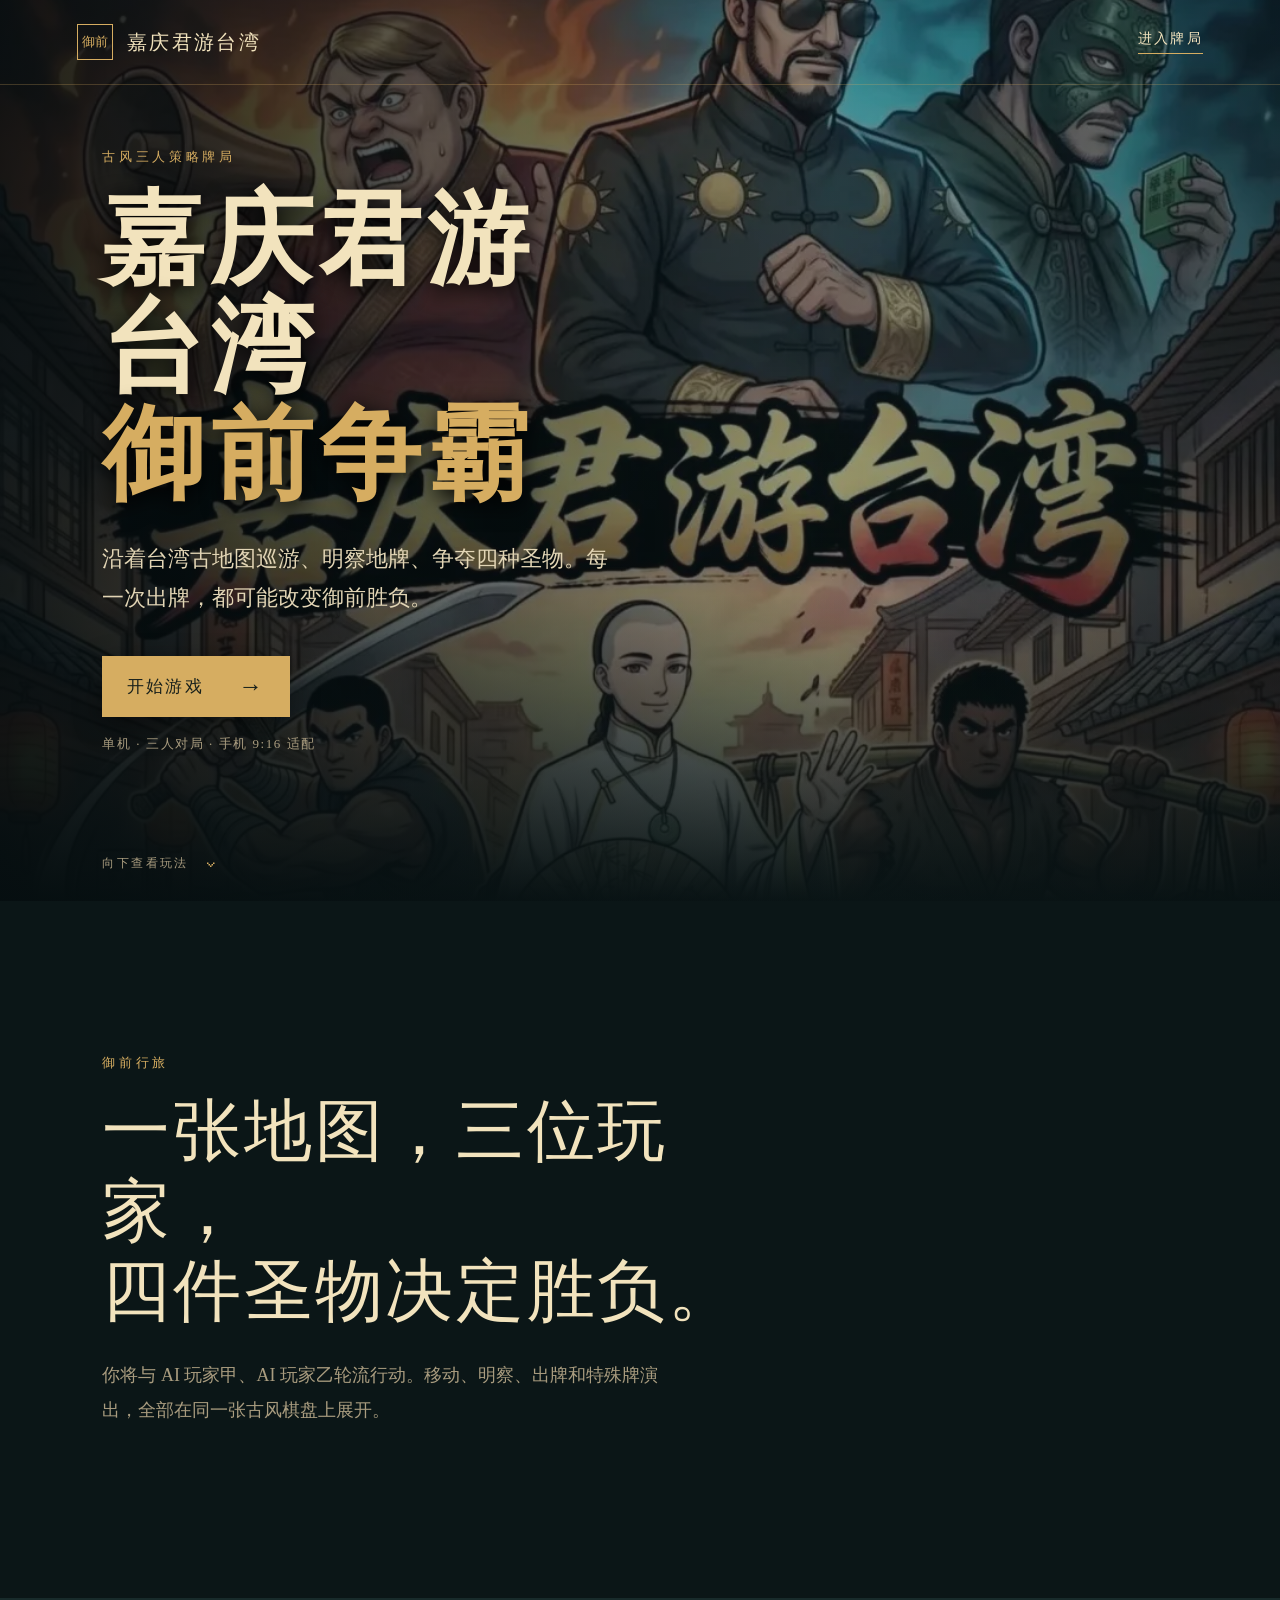
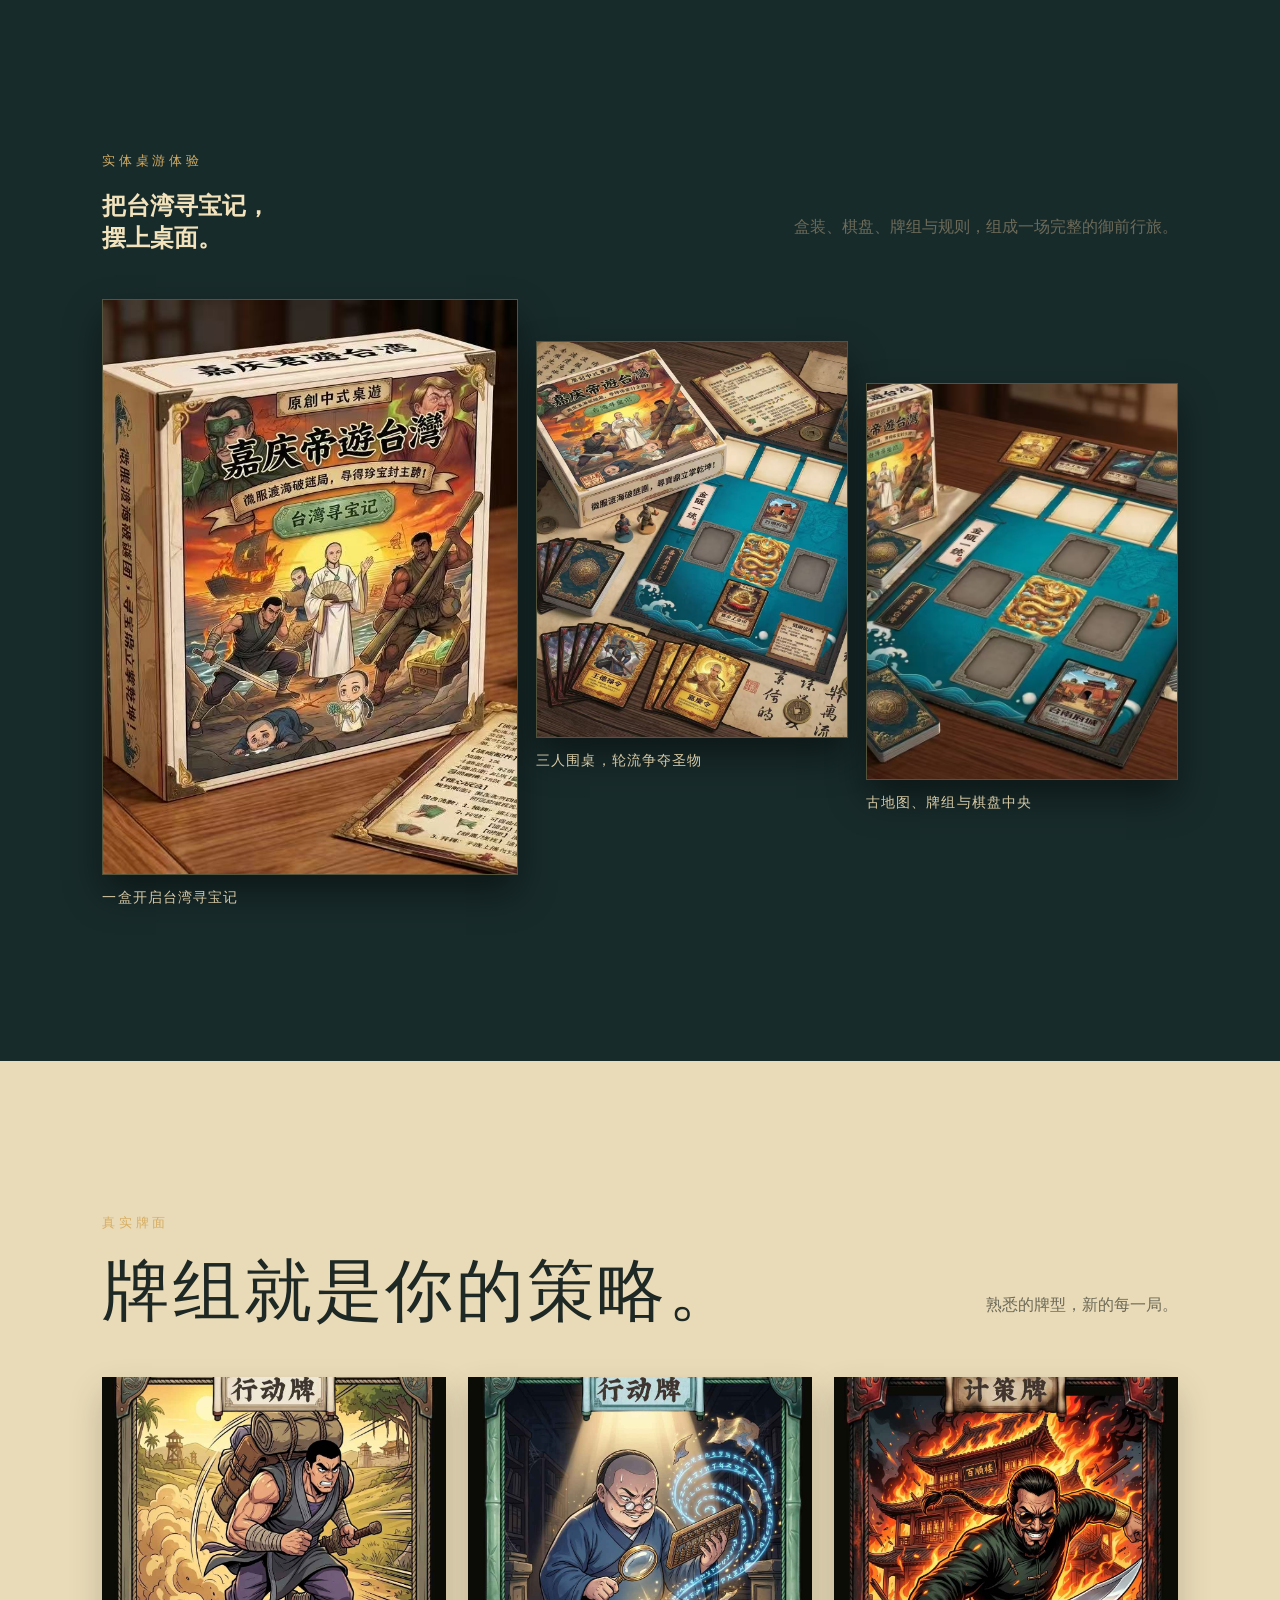
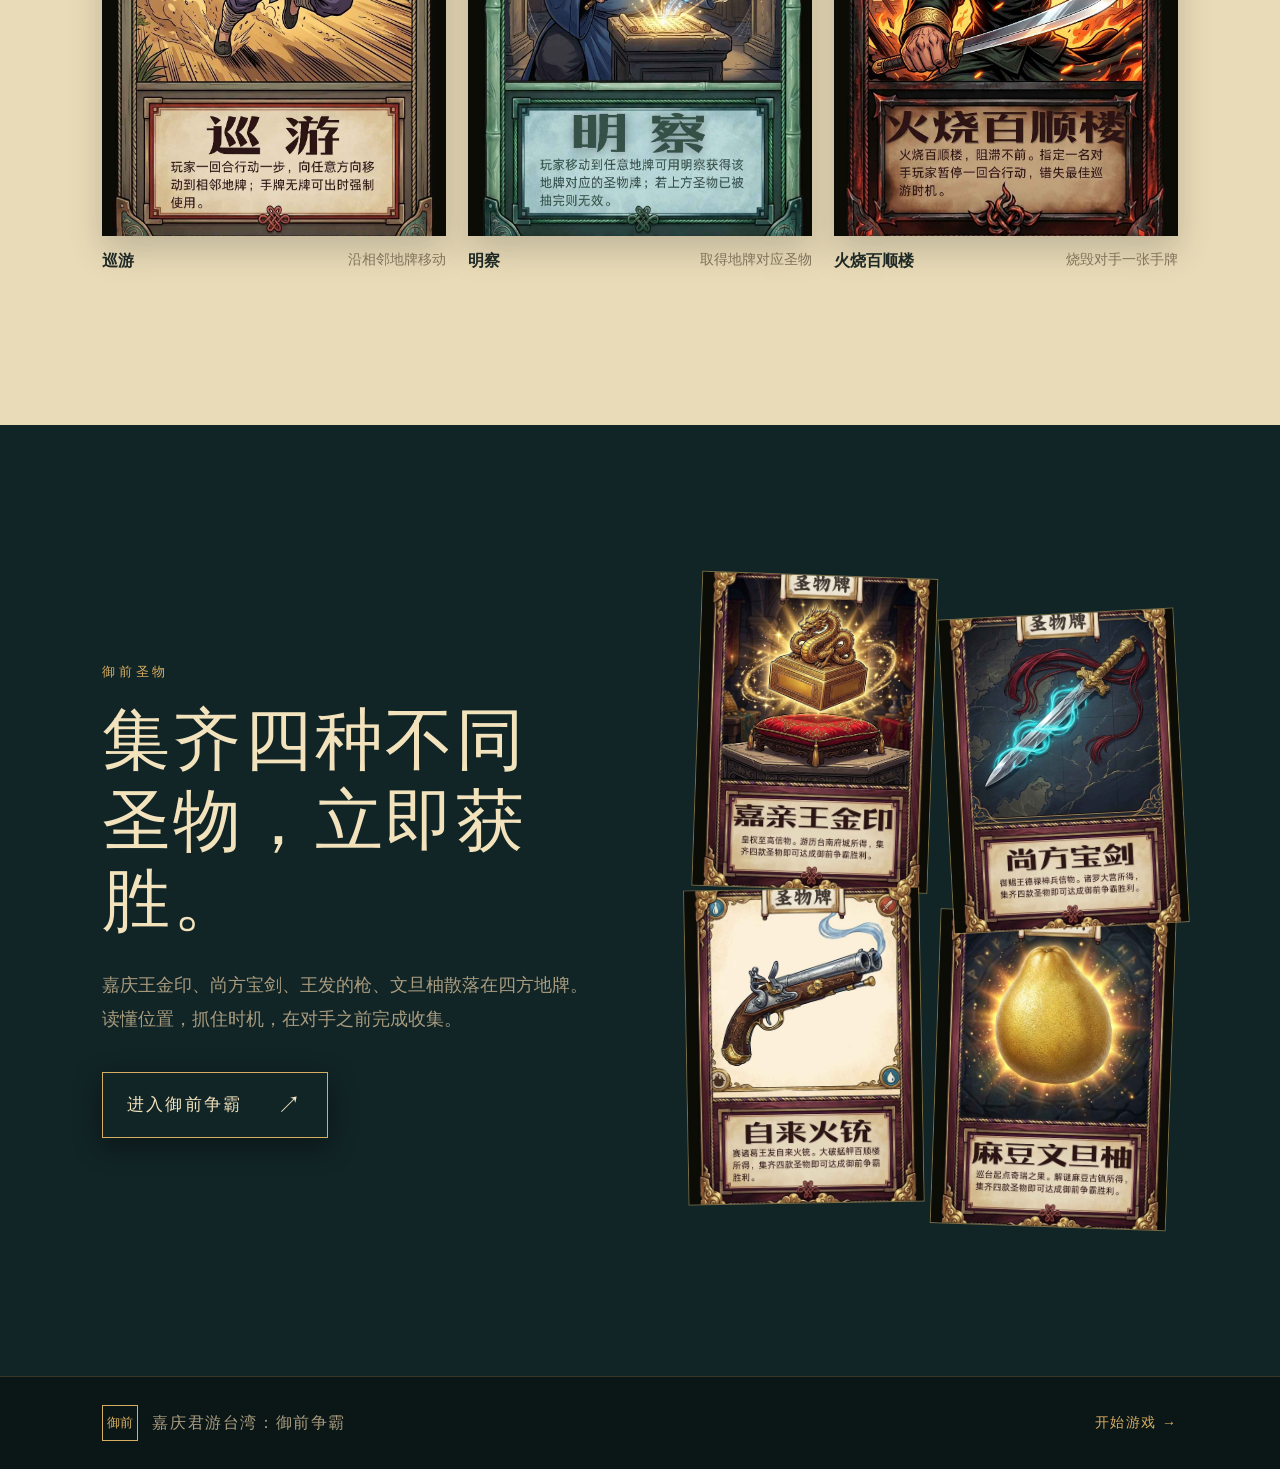
==== commit 377c1426: "Restore physical gallery assets with main poster" ====
--- a/嘉庆君游台湾宣传页/index.html
+++ b/嘉庆君游台湾宣传页/index.html
@@ -25,6 +25,8 @@
 
     <section class="manifesto"><p class="section-kicker">御前行旅</p><h2>一张地图，三位玩家，<br>四件圣物决定胜负。</h2><p>你将与 AI 玩家甲、AI 玩家乙轮流行动。移动、明察、出牌和特殊牌演出，全部在同一张古风棋盘上展开。</p></section>
 
+    <section class="physical"><div class="section-head"><div><p class="section-kicker">实体桌游体验</p><h2>把台湾寻宝记，<br>摆上桌面。</h2></div><p>盒装、棋盘、牌组与规则，组成一场完整的御前行旅。</p></div><div class="physical-gallery"><figure class="physical-main"><img src="assets/physical-box.jpg" alt="嘉庆君游台湾实体游戏盒"><figcaption>一盒开启台湾寻宝记</figcaption></figure><figure><img src="assets/physical-play.jpg" alt="嘉庆君游台湾实体桌游展开"><figcaption>三人围桌，轮流争夺圣物</figcaption></figure><figure><img src="assets/physical-board.jpg" alt="嘉庆君游台湾实体棋盘与牌组"><figcaption>古地图、牌组与棋盘中央</figcaption></figure></div></section>
+
     <section class="cards-section"><div class="section-head"><div><p class="section-kicker">真实牌面</p><h2>牌组就是你的策略。</h2></div><p>熟悉的牌型，新的每一局。</p></div><div class="card-row"><figure><img src="../assets/cards/02-xunyou.jpg" alt="巡游牌"><figcaption><b>巡游</b><span>沿相邻地牌移动</span></figcaption></figure><figure><img src="../assets/cards/01-mingcha.jpg" alt="明察牌"><figcaption><b>明察</b><span>取得地牌对应圣物</span></figcaption></figure><figure><img src="../assets/cards/14-fire.jpg" alt="火烧百顺楼"><figcaption><b>火烧百顺楼</b><span>烧毁对手一张手牌</span></figcaption></figure></div></section>
 
     <section class="feature"><div class="feature-copy"><p class="section-kicker">御前圣物</p><h2>集齐四种不同圣物，立即获胜。</h2><p>嘉庆王金印、尚方宝剑、王发的枪、文旦柚散落在四方地牌。读懂位置，抓住时机，在对手之前完成收集。</p><a class="secondary" href="../index.html">进入御前争霸 <span>↗</span></a></div><div class="treasures"><img src="../assets/cards/07-gold-seal.jpg" alt="嘉庆王金印"><img src="../assets/cards/08-sword.jpg" alt="尚方宝剑"><img src="../assets/cards/09-gun.jpg" alt="王发的枪"><img src="../assets/cards/10-pomelo.jpg" alt="文旦柚"></div></section>
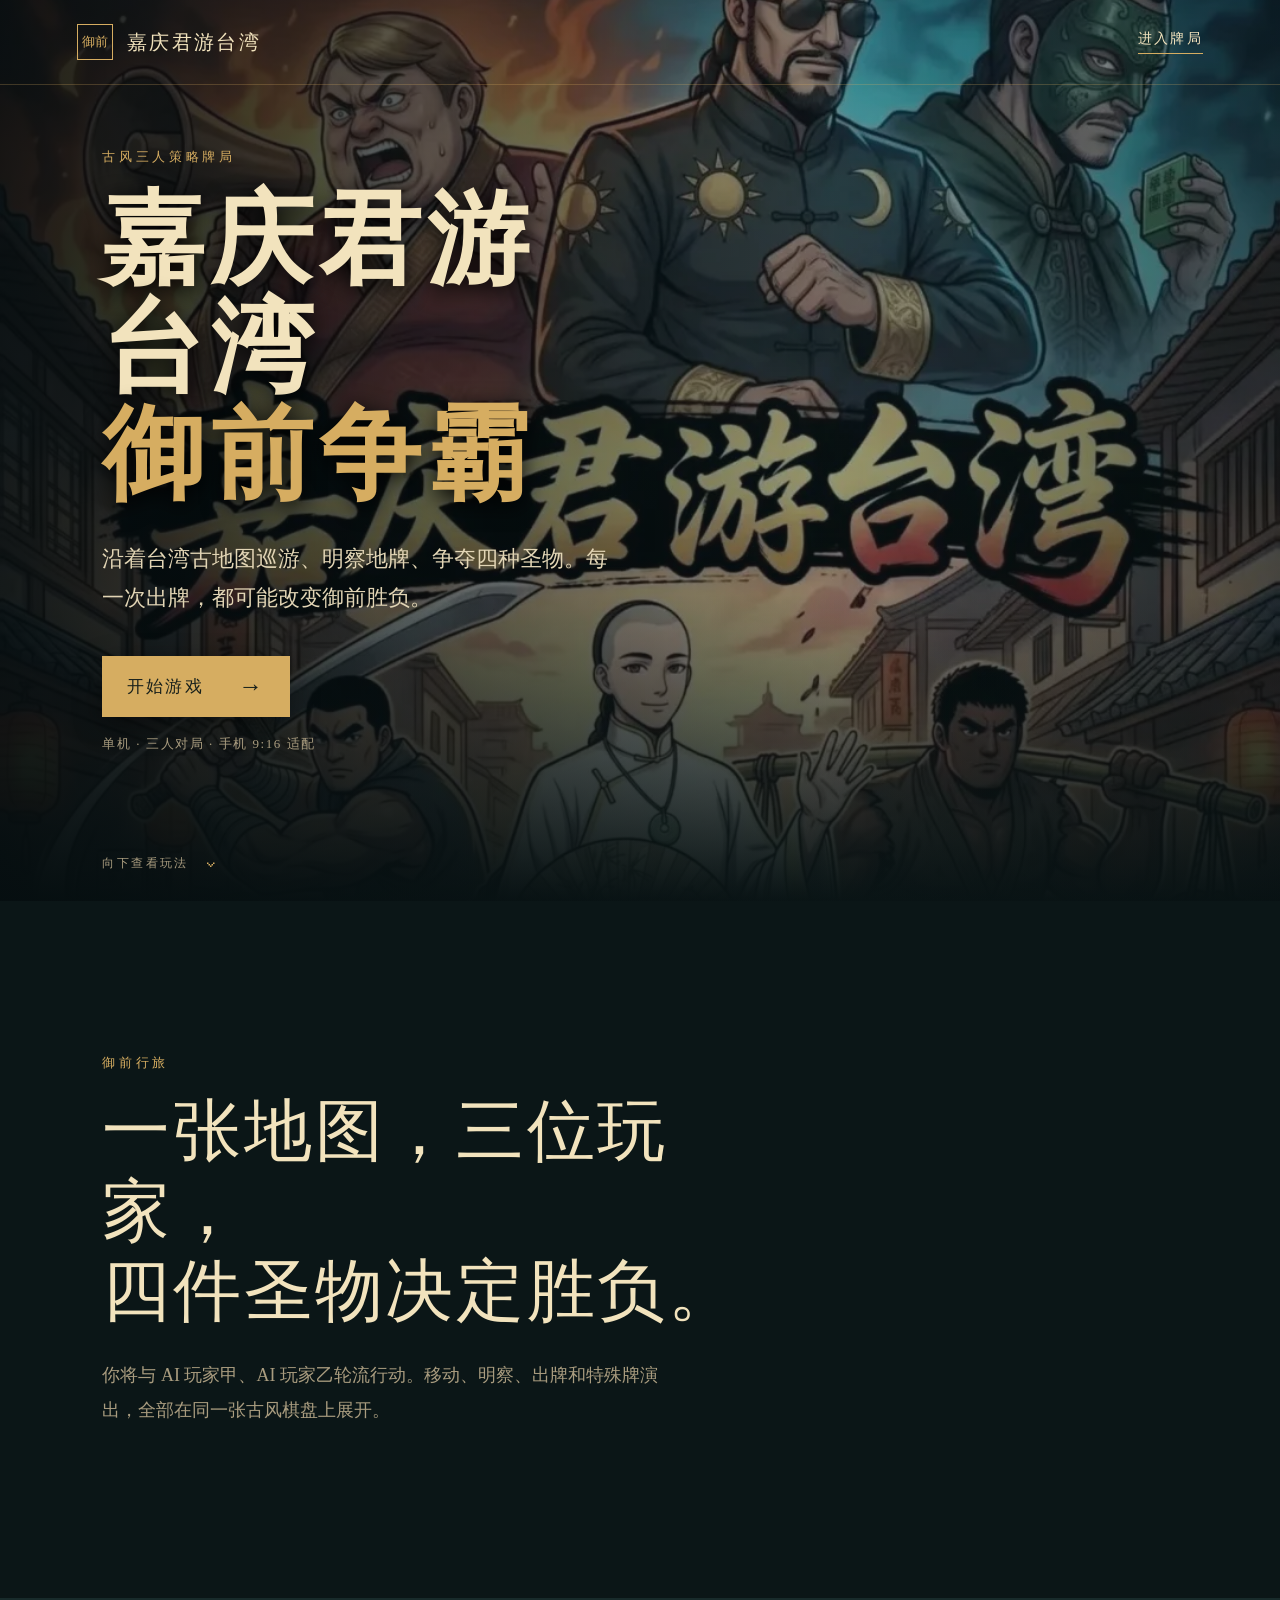
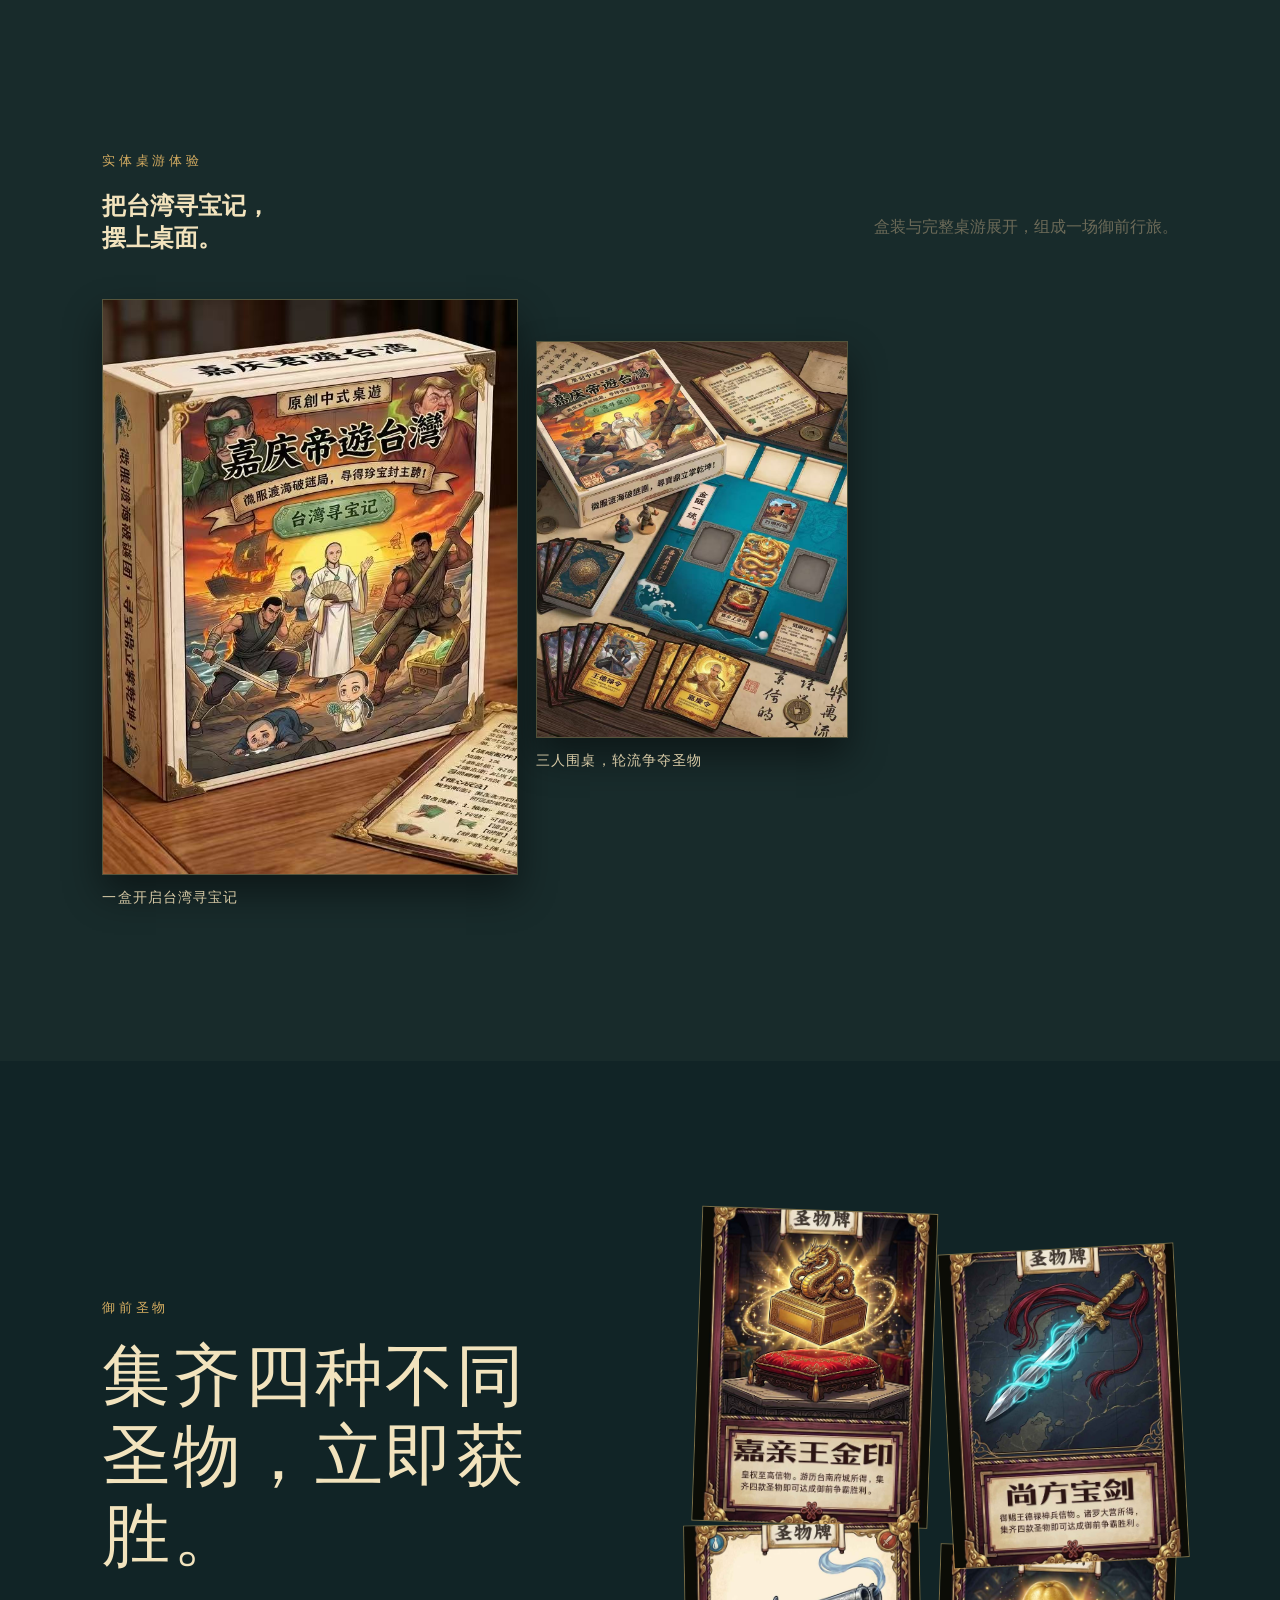
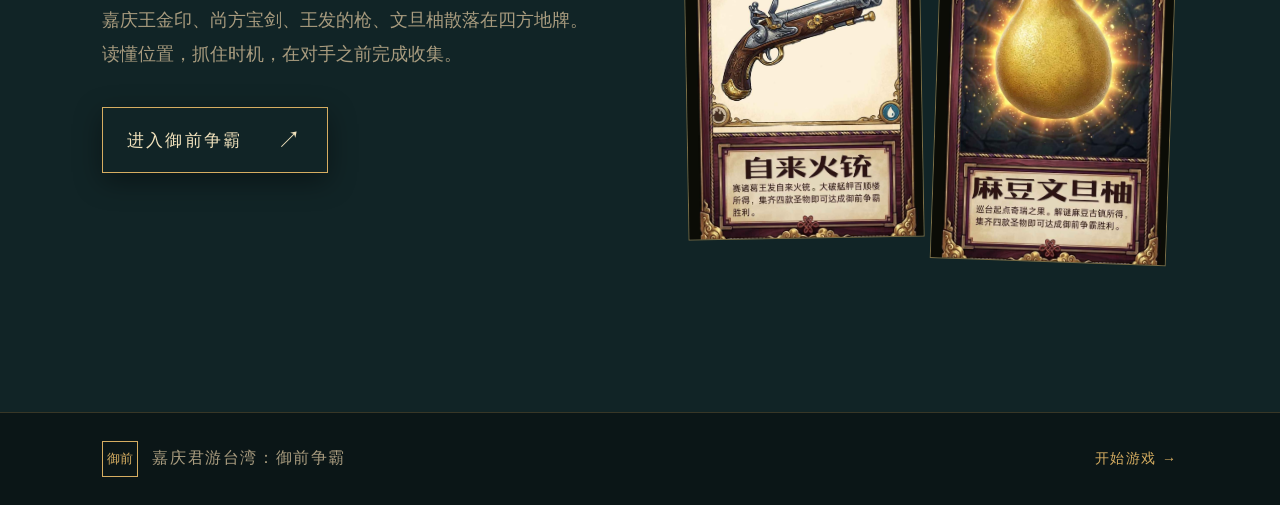
==== commit c3ef5cfb: "Replace card art and simplify Jiaqing promo layout" ====
--- a/嘉庆君游台湾宣传页/index.html
+++ b/嘉庆君游台湾宣传页/index.html
@@ -25,11 +25,9 @@
 
     <section class="manifesto"><p class="section-kicker">御前行旅</p><h2>一张地图，三位玩家，<br>四件圣物决定胜负。</h2><p>你将与 AI 玩家甲、AI 玩家乙轮流行动。移动、明察、出牌和特殊牌演出，全部在同一张古风棋盘上展开。</p></section>
 
-    <section class="physical"><div class="section-head"><div><p class="section-kicker">实体桌游体验</p><h2>把台湾寻宝记，<br>摆上桌面。</h2></div><p>盒装、棋盘、牌组与规则，组成一场完整的御前行旅。</p></div><div class="physical-gallery"><figure class="physical-main"><img src="assets/physical-box.jpg" alt="嘉庆君游台湾实体游戏盒"><figcaption>一盒开启台湾寻宝记</figcaption></figure><figure><img src="assets/physical-play.jpg" alt="嘉庆君游台湾实体桌游展开"><figcaption>三人围桌，轮流争夺圣物</figcaption></figure><figure><img src="assets/physical-board.jpg" alt="嘉庆君游台湾实体棋盘与牌组"><figcaption>古地图、牌组与棋盘中央</figcaption></figure></div></section>
+    <section class="physical"><div class="section-head"><div><p class="section-kicker">实体桌游体验</p><h2>把台湾寻宝记，<br>摆上桌面。</h2></div><p>盒装与完整桌游展开，组成一场御前行旅。</p></div><div class="physical-gallery"><figure class="physical-main"><img src="assets/physical-box.jpg" alt="嘉庆君游台湾实体游戏盒"><figcaption>一盒开启台湾寻宝记</figcaption></figure><figure><img src="assets/physical-play.jpg" alt="嘉庆君游台湾实体桌游展开"><figcaption>三人围桌，轮流争夺圣物</figcaption></figure></div></section>
 
-    <section class="cards-section"><div class="section-head"><div><p class="section-kicker">真实牌面</p><h2>牌组就是你的策略。</h2></div><p>熟悉的牌型，新的每一局。</p></div><div class="card-row"><figure><img src="../assets/cards/02-xunyou.jpg" alt="巡游牌"><figcaption><b>巡游</b><span>沿相邻地牌移动</span></figcaption></figure><figure><img src="../assets/cards/01-mingcha.jpg" alt="明察牌"><figcaption><b>明察</b><span>取得地牌对应圣物</span></figcaption></figure><figure><img src="../assets/cards/14-fire.jpg" alt="火烧百顺楼"><figcaption><b>火烧百顺楼</b><span>烧毁对手一张手牌</span></figcaption></figure></div></section>
-
-    <section class="feature"><div class="feature-copy"><p class="section-kicker">御前圣物</p><h2>集齐四种不同圣物，立即获胜。</h2><p>嘉庆王金印、尚方宝剑、王发的枪、文旦柚散落在四方地牌。读懂位置，抓住时机，在对手之前完成收集。</p><a class="secondary" href="../index.html">进入御前争霸 <span>↗</span></a></div><div class="treasures"><img src="../assets/cards/07-gold-seal.jpg" alt="嘉庆王金印"><img src="../assets/cards/08-sword.jpg" alt="尚方宝剑"><img src="../assets/cards/09-gun.jpg" alt="王发的枪"><img src="../assets/cards/10-pomelo.jpg" alt="文旦柚"></div></section>
+    <section class="feature"><div class="feature-copy"><p class="section-kicker">御前圣物</p><h2>集齐四种不同圣物，立即获胜。</h2><p>嘉庆王金印、尚方宝剑、王发的枪、文旦柚散落在四方地牌。读懂位置，抓住时机，在对手之前完成收集。</p><a class="secondary" href="../index.html">进入御前争霸 <span>↗</span></a></div><div class="treasures"><img src="assets/cards/07-gold-seal.jpg" alt="嘉庆王金印"><img src="assets/cards/08-sword.jpg" alt="尚方宝剑"><img src="assets/cards/09-gun.jpg" alt="王发的枪"><img src="assets/cards/10-pomelo.jpg" alt="文旦柚"></div></section>
 
     <footer><span class="seal">御前</span><span>嘉庆君游台湾：御前争霸</span><a href="../index.html">开始游戏 →</a></footer>
   </main>
